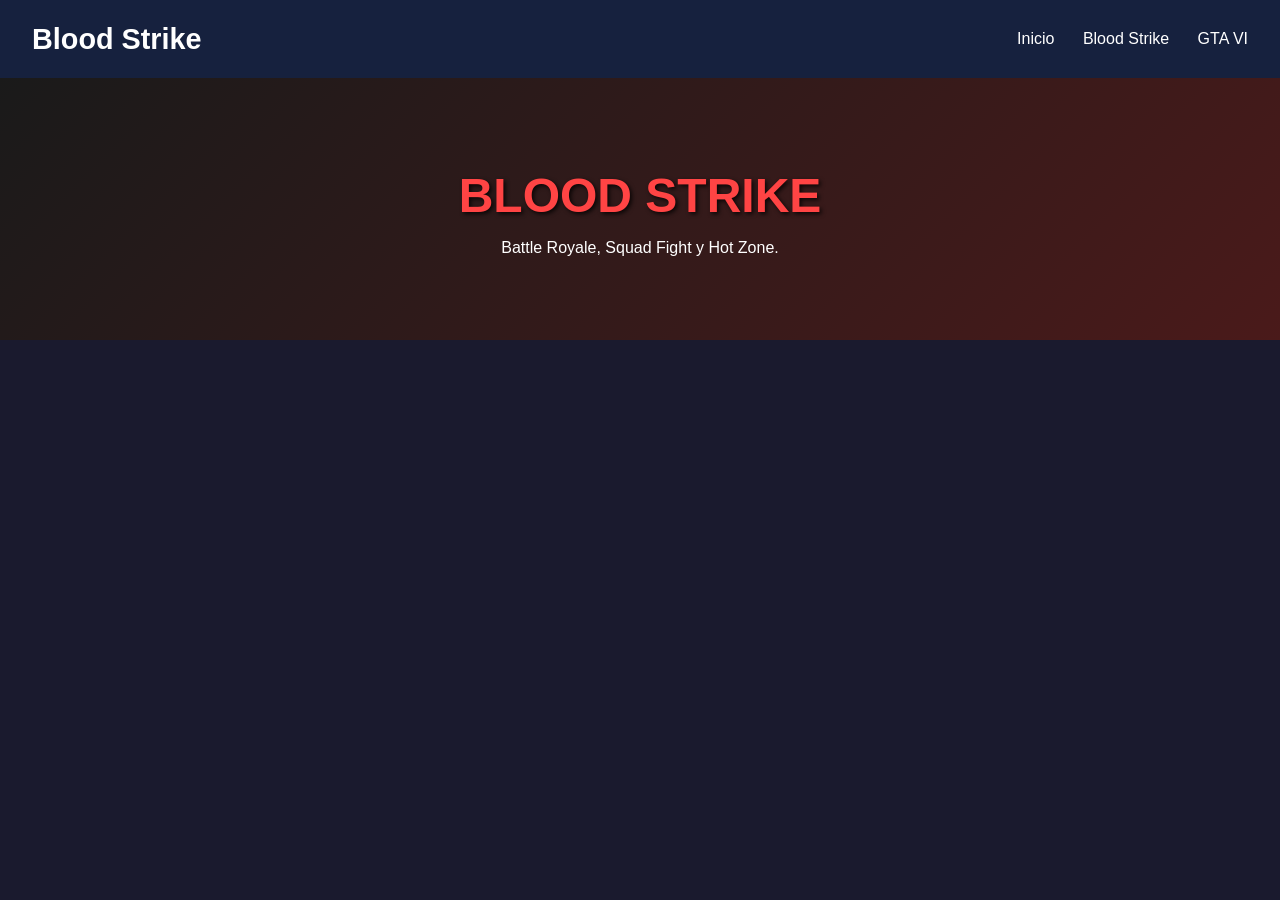
==== pages/bloodstrike.html @ 68c1915c "Estructura inicial de Deyser.Stream" ====
﻿<!DOCTYPE html>
<html lang="es">
<head>
    <meta charset="UTF-8">
    <meta name="viewport" content="width=device-width, initial-scale=1.0">
    <title>Deyser.Stream - Blood Strike</title>
    <link rel="stylesheet" href="../css/style.css">
    <link rel="stylesheet" href="../css/bloodstrike.css">
</head>
<body>
    <header>
        <h1>Blood Strike</h1>
        <nav>
            <a href="../index.html">Inicio</a>
            <a href="bloodstrike.html">Blood Strike</a>
            <a href="gtavi.html">GTA VI</a>
        </nav>
    </header>
    <main>
        <section class="hero-bloodstrike">
            <h2>Blood Strike</h2>
            <p>Battle Royale, Squad Fight y Hot Zone.</p>
        </section>
        <!-- Aquí irá el diseño inspirado en la web de Blood Strike -->
    </main>
    <script src="../js/bloodstrike.js"></script>
</body>
</html>
---- css/style.css ----
﻿/* Estilos globales de Deyser.Stream */
:root {
    --color-primario: #1a1a2e;
    --color-secundario: #16213e;
    --color-acento: #e94560;
    --texto-claro: #ffffff;
}

* { margin: 0; padding: 0; box-sizing: border-box; }

body {
    font-family: 'Segoe UI', Tahoma, Geneva, Verdana, sans-serif;
    background-color: var(--color-primario);
    color: var(--texto-claro);
    line-height: 1.6;
}

header {
    background-color: var(--color-secundario);
    padding: 1rem 2rem;
    display: flex;
    justify-content: space-between;
    align-items: center;
}

header h1 { font-size: 1.8rem; }

nav a {
    color: var(--texto-claro);
    text-decoration: none;
    margin-left: 1.5rem;
    transition: color 0.3s;
}

nav a:hover { color: var(--color-acento); }

.hero { padding: 4rem 2rem; text-align: center; }

/* Los estilos específicos de cada juego irán en sus archivos CSS */
---- css/bloodstrike.css ----
﻿/* Estilos inspirados en Blood Strike (ajustar según el diseño) */
.hero-bloodstrike {
    background: linear-gradient(135deg, #1a1a1a 0%, #4a1a1a 100%);
    padding: 5rem 2rem;
    text-align: center;
}

.hero-bloodstrike h2 {
    font-size: 3rem;
    text-transform: uppercase;
    color: #ff4444;
    text-shadow: 2px 2px 4px rgba(0,0,0,0.8);
}
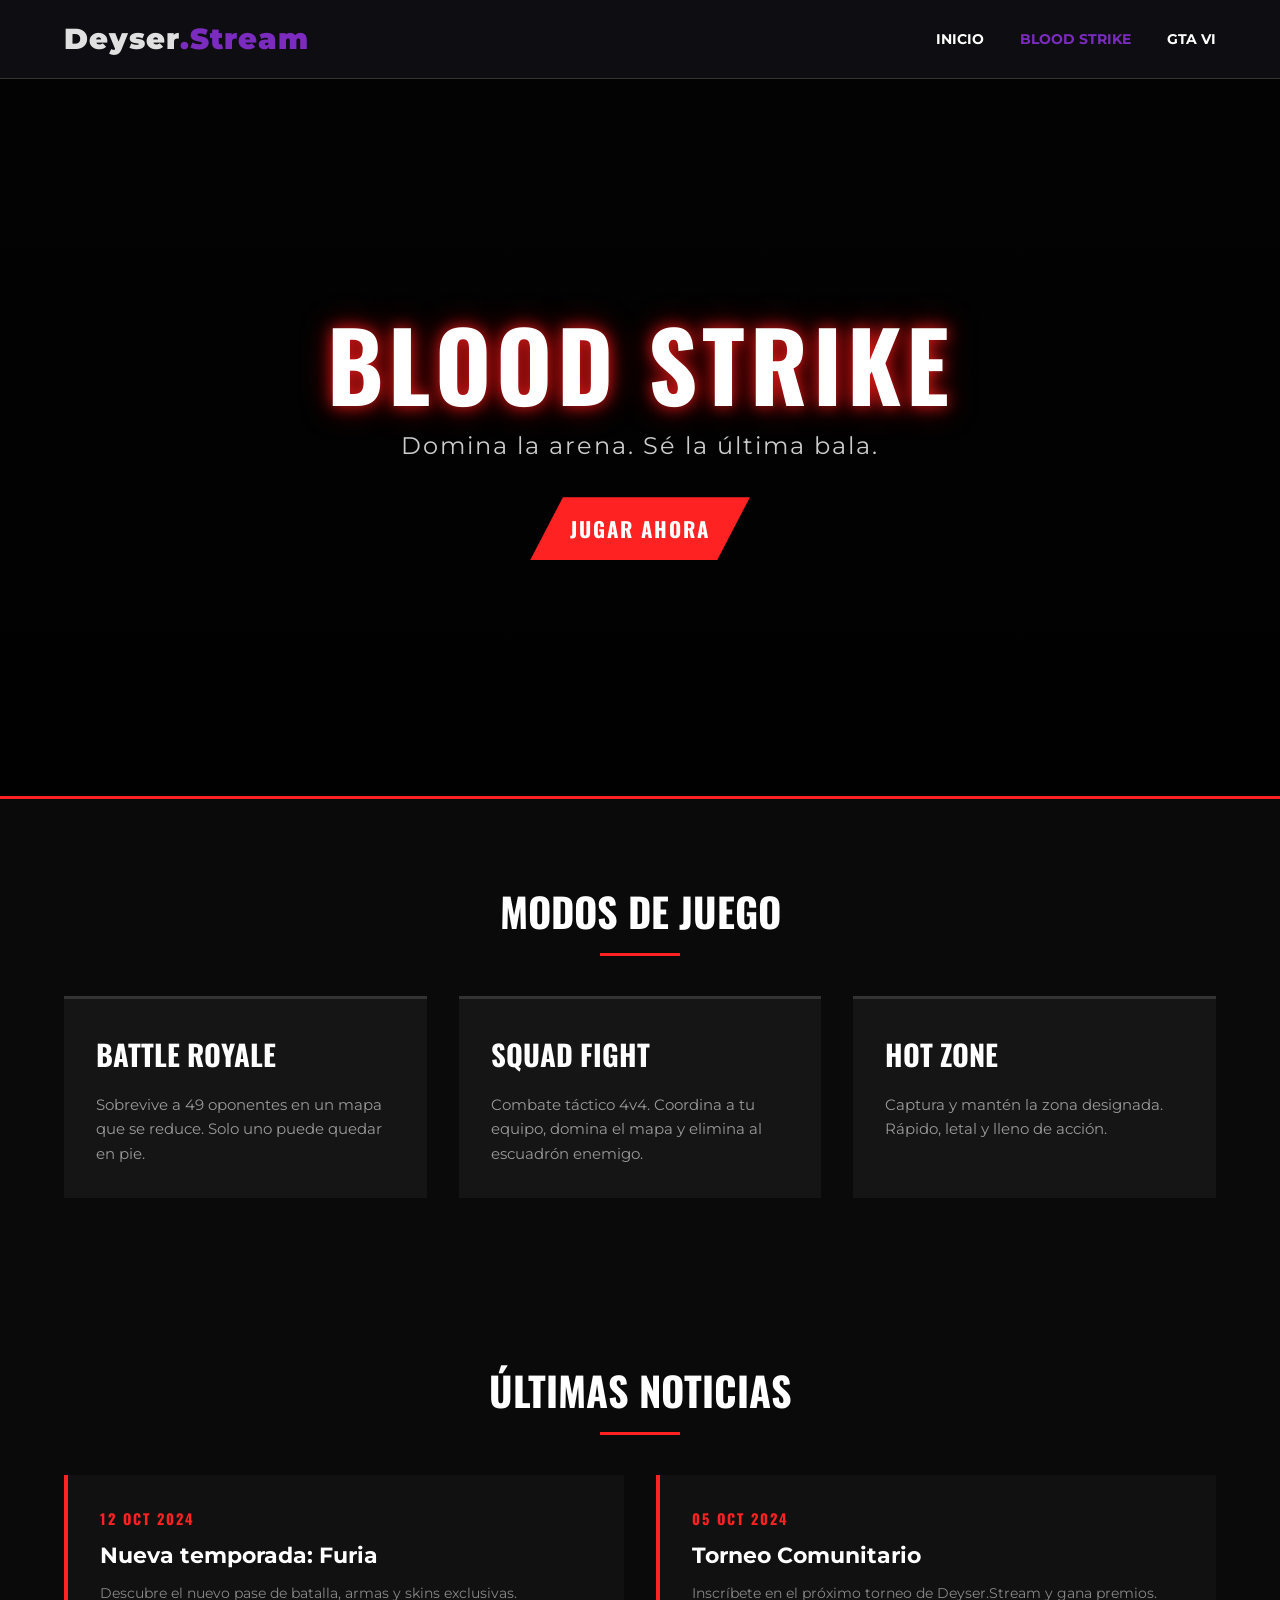
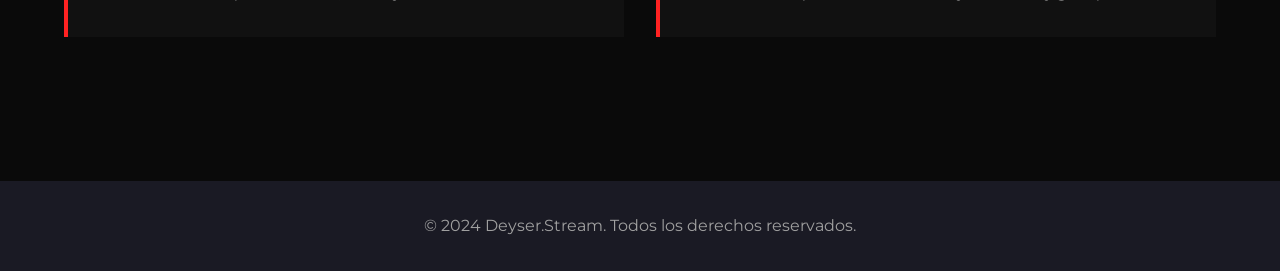
==== commit ceb49f33: "Diseño Blood Strike: Tema oscuro, hero agresivo, modos y noticias" ====
--- a/pages/bloodstrike.html
+++ b/pages/bloodstrike.html
@@ -4,25 +4,74 @@
     <meta charset="UTF-8">
     <meta name="viewport" content="width=device-width, initial-scale=1.0">
     <title>Deyser.Stream - Blood Strike</title>
+    <!-- Fuentes: Montserrat y Oswald (estilo militar/agresivo) -->
+    <link href="https://fonts.googleapis.com/css2?family=Montserrat:wght@400;700&family=Oswald:wght@500;700&display=swap" rel="stylesheet">
     <link rel="stylesheet" href="../css/style.css">
     <link rel="stylesheet" href="../css/bloodstrike.css">
 </head>
-<body>
+<body class="bloodstrike-theme">
+    <!-- Barra de Navegación -->
     <header>
-        <h1>Blood Strike</h1>
+        <div class="logo">
+            <h1>Deyser<span>.Stream</span></h1>
+        </div>
         <nav>
             <a href="../index.html">Inicio</a>
-            <a href="bloodstrike.html">Blood Strike</a>
+            <a href="bloodstrike.html" class="active">Blood Strike</a>
             <a href="gtavi.html">GTA VI</a>
         </nav>
     </header>
+
     <main>
-        <section class="hero-bloodstrike">
-            <h2>Blood Strike</h2>
-            <p>Battle Royale, Squad Fight y Hot Zone.</p>
+        <!-- Hero Blood Strike -->
+        <section class="hero-bs">
+            <h1>BLOOD STRIKE</h1>
+            <p>Domina la arena. Sé la última bala.</p>
+            <a href="#" class="btn-bs">Jugar Ahora</a>
         </section>
-        <!-- Aquí irá el diseño inspirado en la web de Blood Strike -->
+
+        <!-- Modos de Juego -->
+        <section class="modes-section">
+            <h2 class="title-bs">MODOS DE JUEGO</h2>
+            <div class="modes-grid">
+                <div class="mode-card">
+                    <h3>Battle Royale</h3>
+                    <p>Sobrevive a 49 oponentes en un mapa que se reduce. Solo uno puede quedar en pie.</p>
+                </div>
+                <div class="mode-card">
+                    <h3>Squad Fight</h3>
+                    <p>Combate táctico 4v4. Coordina a tu equipo, domina el mapa y elimina al escuadrón enemigo.</p>
+                </div>
+                <div class="mode-card">
+                    <h3>Hot Zone</h3>
+                    <p>Captura y mantén la zona designada. Rápido, letal y lleno de acción.</p>
+                </div>
+            </div>
+        </section>
+
+        <!-- Noticias -->
+        <section class="news-section">
+            <h2 class="title-bs">ÚLTIMAS NOTICIAS</h2>
+            <div class="news-grid">
+                <div class="news-card">
+                    <span class="date">12 OCT 2024</span>
+                    <h3>Nueva temporada: Furia</h3>
+                    <p>Descubre el nuevo pase de batalla, armas y skins exclusivas.</p>
+                </div>
+                <div class="news-card">
+                    <span class="date">05 OCT 2024</span>
+                    <h3>Torneo Comunitario</h3>
+                    <p>Inscríbete en el próximo torneo de Deyser.Stream y gana premios.</p>
+                </div>
+            </div>
+        </section>
     </main>
+
+    <!-- Footer -->
+    <footer>
+        <p>&copy; 2024 Deyser.Stream. Todos los derechos reservados.</p>
+    </footer>
+
     <script src="../js/bloodstrike.js"></script>
 </body>
 </html>
--- a/css/style.css
+++ b/css/style.css
@@ -1,39 +1,256 @@
-﻿/* Estilos globales de Deyser.Stream */
+﻿/* =========================================
+   VARIABLES Y RESET
+   ========================================= */
 :root {
-    --color-primario: #1a1a2e;
-    --color-secundario: #16213e;
-    --color-acento: #e94560;
-    --texto-claro: #ffffff;
-}
-
-* { margin: 0; padding: 0; box-sizing: border-box; }
+    --bg-dark: #0f0f13;
+    --bg-card: #1a1a24;
+    --primary: #7b2cbf;
+    --primary-hover: #9d4edd;
+    --text-main: #ffffff;
+    --text-muted: #a0a0a0;
+    --accent-bloodstrike: #ff3333;
+    --accent-gtavi: #ffcc00;
+}
+
+* { 
+    margin: 0; 
+    padding: 0; 
+    box-sizing: border-box; 
+    font-family: 'Montserrat', sans-serif;
+}
 
 body {
-    font-family: 'Segoe UI', Tahoma, Geneva, Verdana, sans-serif;
-    background-color: var(--color-primario);
-    color: var(--texto-claro);
+    background-color: var(--bg-dark);
+    color: var(--text-main);
     line-height: 1.6;
 }
 
+/* =========================================
+   HEADER (Navegación)
+   ========================================= */
 header {
-    background-color: var(--color-secundario);
-    padding: 1rem 2rem;
+    background-color: rgba(15, 15, 19, 0.95);
+    padding: 1rem 5%;
     display: flex;
     justify-content: space-between;
     align-items: center;
-}
-
-header h1 { font-size: 1.8rem; }
+    position: sticky;
+    top: 0;
+    z-index: 100;
+    border-bottom: 1px solid #333;
+}
+
+.logo h1 {
+    font-size: 1.8rem;
+    font-weight: 900;
+    letter-spacing: 1px;
+}
+
+.logo span {
+    color: var(--primary);
+}
 
 nav a {
-    color: var(--texto-claro);
+    color: var(--text-main);
     text-decoration: none;
-    margin-left: 1.5rem;
+    margin-left: 2rem;
+    font-weight: 700;
+    font-size: 0.9rem;
+    text-transform: uppercase;
     transition: color 0.3s;
 }
 
-nav a:hover { color: var(--color-acento); }
-
-.hero { padding: 4rem 2rem; text-align: center; }
-
-/* Los estilos específicos de cada juego irán en sus archivos CSS */
+nav a:hover, nav a.active {
+    color: var(--primary);
+}
+
+/* =========================================
+   HERO SECTION
+   ========================================= */
+.hero {
+    height: 70vh;
+    display: flex;
+    align-items: center;
+    justify-content: center;
+    text-align: center;
+    background: linear-gradient(rgba(15, 15, 19, 0.8), rgba(15, 15, 19, 0.9)), url('https://images.unsplash.com/photo-1542751371-adc38448a05e?ixlib=rb-4.0.3&auto=format&fit=crop&w=1920&q=80') center/cover;
+    padding: 0 20px;
+}
+
+.hero-content {
+    max-width: 800px;
+}
+
+.hero h2 {
+    font-size: 3.5rem;
+    font-weight: 900;
+    margin-bottom: 1rem;
+    text-transform: uppercase;
+    text-shadow: 0 4px 10px rgba(0,0,0,0.5);
+}
+
+.hero p {
+    font-size: 1.2rem;
+    color: var(--text-muted);
+    margin-bottom: 2rem;
+}
+
+.btn-primary {
+    display: inline-block;
+    background-color: var(--primary);
+    color: white;
+    padding: 1rem 2.5rem;
+    text-decoration: none;
+    font-weight: 700;
+    border-radius: 5px;
+    transition: background 0.3s, transform 0.2s;
+}
+
+.btn-primary:hover {
+    background-color: var(--primary-hover);
+    transform: translateY(-3px);
+}
+
+/* =========================================
+   SECCIONES GENERALES
+   ========================================= */
+section {
+    padding: 5rem 5%;
+}
+
+.section-title {
+    font-size: 2rem;
+    margin-bottom: 2rem;
+    border-left: 5px solid var(--primary);
+    padding-left: 15px;
+}
+
+/* =========================================
+   JUEGOS DESTACADOS (Grid)
+   ========================================= */
+.games-grid {
+    display: grid;
+    grid-template-columns: repeat(auto-fit, minmax(300px, 1fr));
+    gap: 2rem;
+}
+
+.game-card {
+    height: 400px;
+    border-radius: 10px;
+    text-decoration: none;
+    color: white;
+    display: flex;
+    align-items: flex-end;
+    padding: 2rem;
+    position: relative;
+    overflow: hidden;
+    transition: transform 0.3s;
+}
+
+.game-card:hover {
+    transform: scale(1.02);
+}
+
+/* Tarjeta Blood Strike */
+.bloodstrike-card {
+    background: linear-gradient(to top, rgba(0,0,0,0.9), rgba(0,0,0,0.1)), url('https://images.unsplash.com/photo-1538481199705-c710c4e965fc?ixlib=rb-4.0.3&auto=format&fit=crop&w=800&q=80') center/cover;
+    border-bottom: 5px solid var(--accent-bloodstrike);
+}
+
+/* Tarjeta GTA VI */
+.gtavi-card {
+    background: linear-gradient(to top, rgba(0,0,0,0.9), rgba(0,0,0,0.1)), url('https://images.unsplash.com/photo-1511512578047-dfb367046420?ixlib=rb-4.0.3&auto=format&fit=crop&w=800&q=80') center/cover;
+    border-bottom: 5px solid var(--accent-gtavi);
+}
+
+.card-content h3 {
+    font-size: 2rem;
+    margin-bottom: 0.5rem;
+}
+
+.card-content p {
+    color: var(--text-muted);
+    margin-bottom: 1rem;
+}
+
+.play-btn {
+    font-weight: 700;
+    font-size: 0.9rem;
+    color: var(--primary-hover);
+}
+
+/* =========================================
+   STREAMS EN VIVO
+   ========================================= */
+.streams-grid {
+    display: grid;
+    grid-template-columns: repeat(auto-fit, minmax(250px, 1fr));
+    gap: 1.5rem;
+}
+
+.stream-card {
+    background-color: var(--bg-card);
+    border-radius: 8px;
+    overflow: hidden;
+    transition: transform 0.2s;
+    cursor: pointer;
+}
+
+.stream-card:hover {
+    transform: translateY(-5px);
+}
+
+.stream-thumbnail {
+    width: 100%;
+    height: 150px;
+}
+
+.stream-info {
+    padding: 1rem;
+    display: flex;
+    align-items: center;
+    gap: 1rem;
+}
+
+.avatar {
+    width: 40px;
+    height: 40px;
+    border-radius: 50%;
+}
+
+.stream-info h4 {
+    font-size: 1rem;
+    margin-bottom: 0.2rem;
+}
+
+.stream-info p {
+    font-size: 0.8rem;
+    color: var(--text-muted);
+}
+
+/* =========================================
+   FOOTER
+   ========================================= */
+footer {
+    text-align: center;
+    padding: 2rem;
+    background-color: var(--bg-card);
+    color: var(--text-muted);
+    margin-top: 4rem;
+}
+
+/* =========================================
+   RESPONSIVE (Móviles)
+   ========================================= */
+@media (max-width: 768px) {
+    header {
+        flex-direction: column;
+        gap: 1rem;
+    }
+    nav a {
+        margin: 0 0.5rem;
+    }
+    .hero h2 {
+        font-size: 2.2rem;
+    }
+}
--- a/css/bloodstrike.css
+++ b/css/bloodstrike.css
@@ -1,13 +1,190 @@
-﻿/* Estilos inspirados en Blood Strike (ajustar según el diseño) */
-.hero-bloodstrike {
-    background: linear-gradient(135deg, #1a1a1a 0%, #4a1a1a 100%);
-    padding: 5rem 2rem;
-    text-align: center;
+﻿/* =========================================
+   BLOOD STRIKE - ESTILOS ESPECÍFICOS
+   ========================================= */
+
+.bloodstrike-theme {
+    background-color: #0a0a0a;
+    color: #e0e0e0;
 }
 
-.hero-bloodstrike h2 {
-    font-size: 3rem;
+/* Hero Section */
+.hero-bs {
+    height: 80vh;
+    display: flex;
+    flex-direction: column;
+    justify-content: center;
+    align-items: center;
+    text-align: center;
+    /* Fondo oscuro con imagen de soldado/shooter */
+    background: linear-gradient(rgba(0, 0, 0, 0.7), rgba(0, 0, 0, 0.9)), url('https://images.unsplash.com/photo-1552820728-8b83bb6b773f?q=80&w=1920&auto=format&fit=crop') center/cover;
+    border-bottom: 3px solid #ff2222;
+    padding: 0 20px;
+}
+
+.hero-bs h1 {
+    font-family: 'Oswald', sans-serif;
+    font-size: 6rem;
+    font-weight: 700;
+    color: #ffffff;
     text-transform: uppercase;
-    color: #ff4444;
-    text-shadow: 2px 2px 4px rgba(0,0,0,0.8);
+    letter-spacing: 5px;
+    text-shadow: 0 0 15px rgba(255, 34, 34, 0.8), 0 0 30px rgba(255, 0, 0, 0.5);
+    margin-bottom: 1rem;
+    line-height: 1;
 }
+
+.hero-bs p {
+    font-size: 1.5rem;
+    color: #cccccc;
+    margin-bottom: 2rem;
+    letter-spacing: 2px;
+}
+
+/* Botón estilo militar/angular */
+.btn-bs {
+    background-color: #ff2222;
+    color: white;
+    padding: 15px 40px;
+    text-decoration: none;
+    font-family: 'Oswald', sans-serif;
+    font-size: 1.3rem;
+    text-transform: uppercase;
+    font-weight: bold;
+    letter-spacing: 2px;
+    transition: all 0.3s;
+    /* Corte diagonal */
+    clip-path: polygon(15% 0, 100% 0, 85% 100%, 0% 100%);
+}
+
+.btn-bs:hover {
+    background-color: #cc0000;
+    transform: scale(1.05);
+    box-shadow: 0 0 20px rgba(255, 34, 34, 0.6);
+}
+
+/* Títulos de Sección */
+.title-bs {
+    font-family: 'Oswald', sans-serif;
+    font-size: 2.5rem;
+    text-transform: uppercase;
+    color: #ffffff;
+    margin-bottom: 2.5rem;
+    text-align: center;
+    position: relative;
+}
+
+.title-bs::after {
+    content: '';
+    display: block;
+    width: 80px;
+    height: 3px;
+    background-color: #ff2222;
+    margin: 10px auto 0;
+}
+
+/* Secciones generales */
+.modes-section, .news-section {
+    padding: 5rem 5%;
+}
+
+/* Modos de Juego (Grid) */
+.modes-grid {
+    display: grid;
+    grid-template-columns: repeat(auto-fit, minmax(300px, 1fr));
+    gap: 2rem;
+}
+
+.mode-card {
+    background: #151515;
+    padding: 2rem;
+    border-top: 3px solid #333;
+    transition: all 0.3s;
+    position: relative;
+    overflow: hidden;
+}
+
+.mode-card::before {
+    content: '';
+    position: absolute;
+    top: 0;
+    left: 0;
+    width: 0;
+    height: 100%;
+    background: rgba(255, 34, 34, 0.05);
+    transition: width 0.3s;
+}
+
+.mode-card:hover {
+    border-top-color: #ff2222;
+    transform: translateY(-5px);
+}
+
+.mode-card:hover::before {
+    width: 100%;
+}
+
+.mode-card h3 {
+    font-family: 'Oswald', sans-serif;
+    font-size: 1.8rem;
+    color: #ffffff;
+    margin-bottom: 1rem;
+    text-transform: uppercase;
+    position: relative;
+    z-index: 1;
+}
+
+.mode-card p {
+    color: #999999;
+    font-size: 0.95rem;
+    position: relative;
+    z-index: 1;
+}
+
+/* Noticias (Grid) */
+.news-grid {
+    display: grid;
+    grid-template-columns: repeat(auto-fit, minmax(300px, 1fr));
+    gap: 2rem;
+}
+
+.news-card {
+    background: #111111;
+    padding: 2rem;
+    border-left: 4px solid #ff2222;
+    transition: background 0.3s;
+}
+
+.news-card:hover {
+    background: #1a1a1a;
+}
+
+.news-card .date {
+    font-family: 'Oswald', sans-serif;
+    color: #ff2222;
+    font-size: 0.9rem;
+    font-weight: 700;
+    letter-spacing: 2px;
+    margin-bottom: 0.5rem;
+    display: block;
+}
+
+.news-card h3 {
+    font-size: 1.4rem;
+    color: #ffffff;
+    margin-bottom: 0.5rem;
+}
+
+.news-card p {
+    color: #888888;
+    font-size: 0.9rem;
+}
+
+/* Ajustes Responsive */
+@media (max-width: 768px) {
+    .hero-bs h1 {
+        font-size: 4rem;
+    }
+    .hero-bs p {
+        font-size: 1.1rem;
+    }
+}
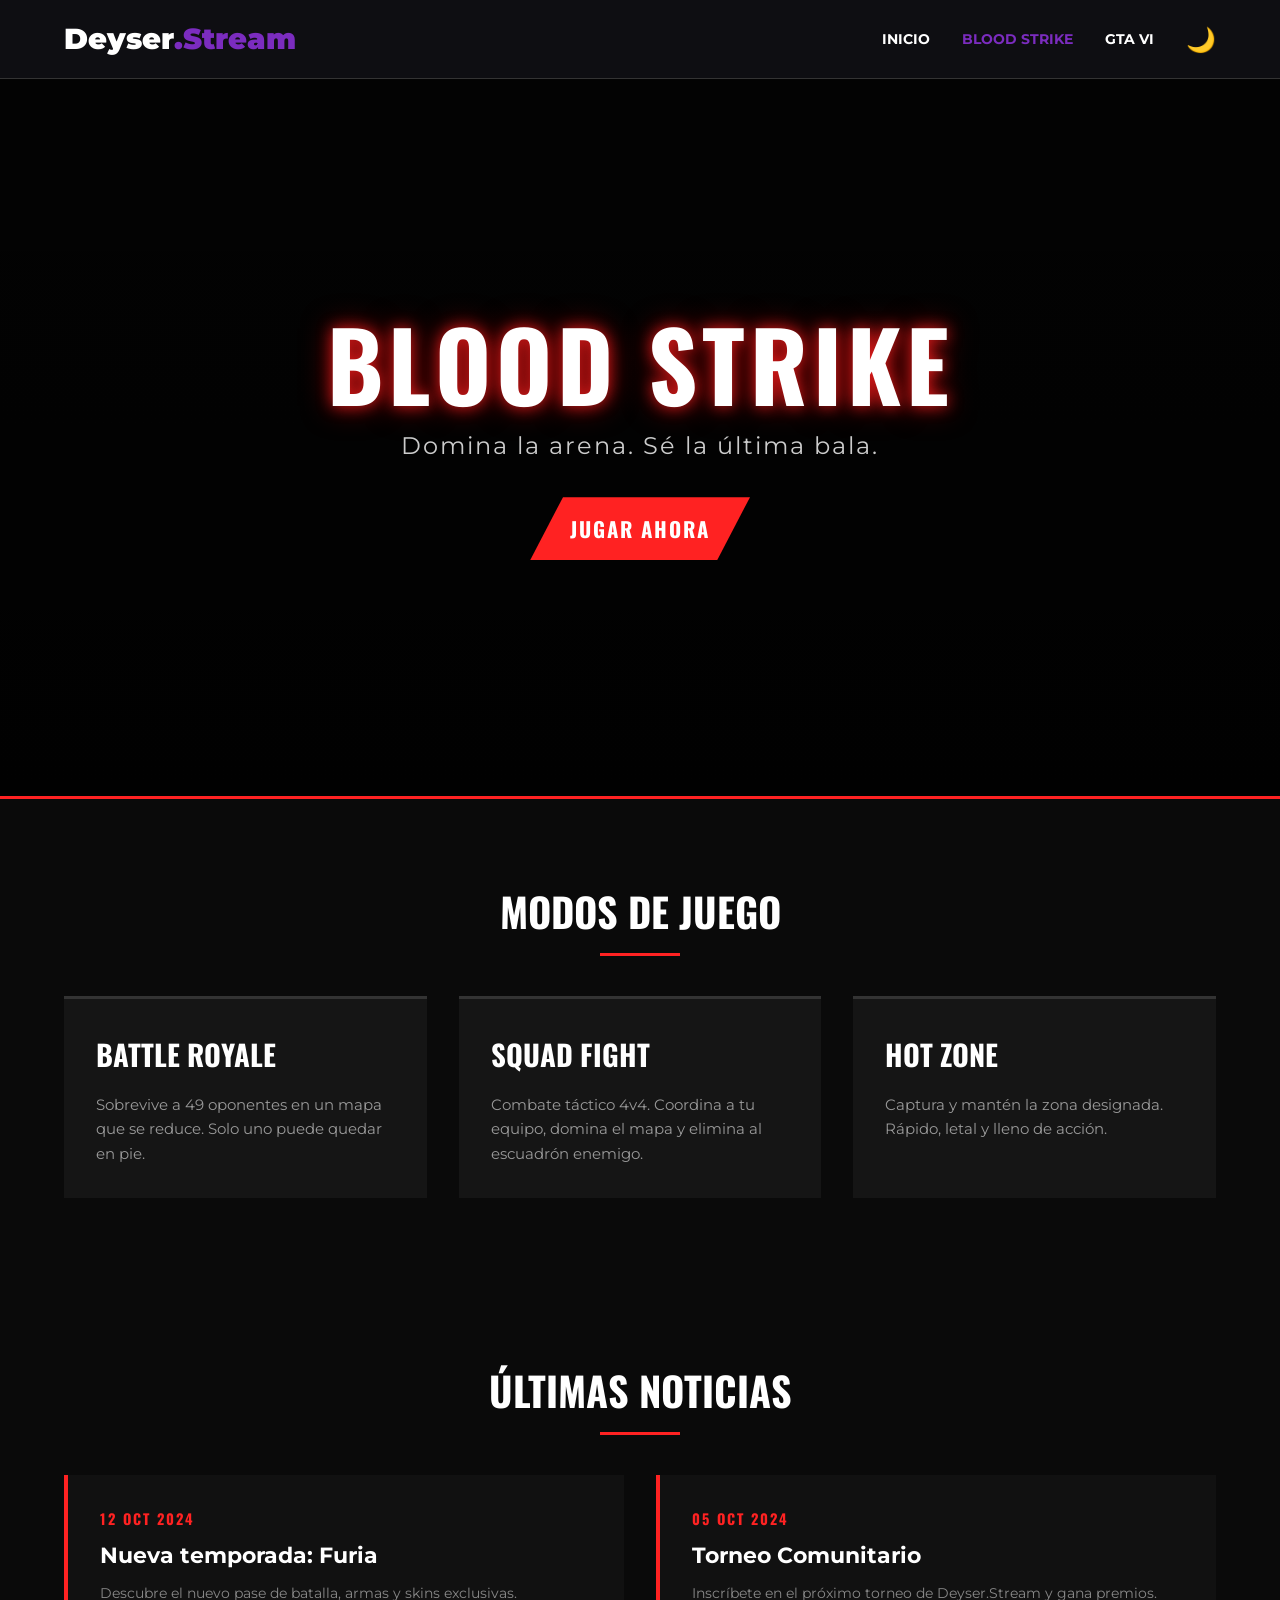
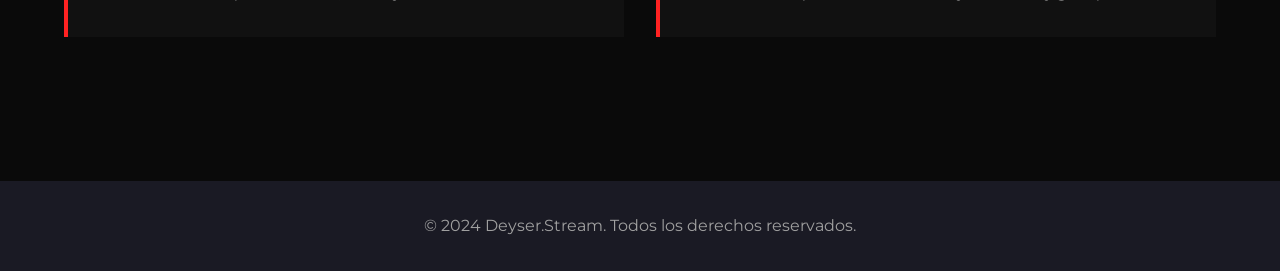
==== commit 4133177c: "Feat: SEO, Favicon, 4 juegos, Modo Claro/Oscuro y pulido visual" ====
--- a/pages/bloodstrike.html
+++ b/pages/bloodstrike.html
@@ -4,6 +4,8 @@
     <meta charset="UTF-8">
     <meta name="viewport" content="width=device-width, initial-scale=1.0">
     <title>Deyser.Stream - Blood Strike</title>
+    <meta name="description" content="Explora la sección de Blood Strike en Deyser.Stream.">
+    <link rel="icon" href="data:image/svg+xml,<svg xmlns=%22http://www.w3.org/2000/svg%22 viewBox=%220 0 100 100%22><text y=%22.9em%22 font-size=%2290%22>🎮</text></svg>">
     <!-- Fuentes: Montserrat y Oswald (estilo militar/agresivo) -->
     <link href="https://fonts.googleapis.com/css2?family=Montserrat:wght@400;700&family=Oswald:wght@500;700&display=swap" rel="stylesheet">
     <link rel="stylesheet" href="../css/style.css">
@@ -19,6 +21,7 @@
             <a href="../index.html">Inicio</a>
             <a href="bloodstrike.html" class="active">Blood Strike</a>
             <a href="gtavi.html">GTA VI</a>
+            <button id="theme-toggle" class="theme-btn" aria-label="Cambiar tema">🌙</button>
         </nav>
     </header>
 
@@ -72,6 +75,7 @@
         <p>&copy; 2024 Deyser.Stream. Todos los derechos reservados.</p>
     </footer>
 
-    <script src="../js/bloodstrike.js"></script>
+    <script src="../js/main.js"></script><script src="../js/bloodstrike.js"></script>
 </body>
 </html>
+
--- a/css/style.css
+++ b/css/style.css
@@ -1,5 +1,5 @@
 ﻿/* =========================================
-   VARIABLES Y RESET
+   VARIABLES GLOBALES Y RESET
    ========================================= */
 :root {
     --bg-dark: #0f0f13;
@@ -8,8 +8,16 @@
     --primary-hover: #9d4edd;
     --text-main: #ffffff;
     --text-muted: #a0a0a0;
-    --accent-bloodstrike: #ff3333;
-    --accent-gtavi: #ffcc00;
+    --border-color: #333333;
+}
+
+/* MODO CLARO */
+body.light-mode {
+    --bg-dark: #f4f4f9;
+    --bg-card: #ffffff;
+    --text-main: #121212;
+    --text-muted: #555555;
+    --border-color: #dddddd;
 }
 
 * { 
@@ -17,6 +25,11 @@
     padding: 0; 
     box-sizing: border-box; 
     font-family: 'Montserrat', sans-serif;
+    transition: background-color 0.3s, color 0.3s, border-color 0.3s;
+}
+
+html {
+    scroll-behavior: smooth;
 }
 
 body {
@@ -25,8 +38,14 @@
     line-height: 1.6;
 }
 
+/* Scrollbar Personalizada */
+::-webkit-scrollbar { width: 10px; }
+::-webkit-scrollbar-track { background: var(--bg-dark); }
+::-webkit-scrollbar-thumb { background: var(--primary); border-radius: 5px; }
+::-webkit-scrollbar-thumb:hover { background: var(--primary-hover); }
+
 /* =========================================
-   HEADER (Navegación)
+   HEADER
    ========================================= */
 header {
     background-color: rgba(15, 15, 19, 0.95);
@@ -37,19 +56,14 @@
     position: sticky;
     top: 0;
     z-index: 100;
-    border-bottom: 1px solid #333;
+    border-bottom: 1px solid var(--border-color);
 }
+body.light-mode header { background-color: rgba(244, 244, 249, 0.95); }
 
-.logo h1 {
-    font-size: 1.8rem;
-    font-weight: 900;
-    letter-spacing: 1px;
-}
+.logo h1 { font-size: 1.8rem; font-weight: 900; color: var(--text-main); }
+.logo span { color: var(--primary); }
 
-.logo span {
-    color: var(--primary);
-}
-
+nav { display: flex; align-items: center; }
 nav a {
     color: var(--text-main);
     text-decoration: none;
@@ -59,10 +73,18 @@
     text-transform: uppercase;
     transition: color 0.3s;
 }
+nav a:hover, nav a.active { color: var(--primary); }
 
-nav a:hover, nav a.active {
-    color: var(--primary);
+/* Botón Modo Claro/Oscuro */
+.theme-btn {
+    background: none;
+    border: none;
+    font-size: 1.5rem;
+    cursor: pointer;
+    margin-left: 2rem;
+    transition: transform 0.3s;
 }
+.theme-btn:hover { transform: scale(1.2) rotate(15deg); }
 
 /* =========================================
    HERO SECTION
@@ -76,181 +98,62 @@
     background: linear-gradient(rgba(15, 15, 19, 0.8), rgba(15, 15, 19, 0.9)), url('https://images.unsplash.com/photo-1542751371-adc38448a05e?ixlib=rb-4.0.3&auto=format&fit=crop&w=1920&q=80') center/cover;
     padding: 0 20px;
 }
-
-.hero-content {
-    max-width: 800px;
-}
-
-.hero h2 {
-    font-size: 3.5rem;
-    font-weight: 900;
-    margin-bottom: 1rem;
-    text-transform: uppercase;
-    text-shadow: 0 4px 10px rgba(0,0,0,0.5);
-}
-
-.hero p {
-    font-size: 1.2rem;
-    color: var(--text-muted);
-    margin-bottom: 2rem;
-}
+.hero h2 { font-size: 3.5rem; font-weight: 900; margin-bottom: 1rem; text-transform: uppercase; color: #fff; }
+.hero p { font-size: 1.2rem; color: #ccc; margin-bottom: 2rem; }
 
 .btn-primary {
-    display: inline-block;
-    background-color: var(--primary);
-    color: white;
-    padding: 1rem 2.5rem;
-    text-decoration: none;
-    font-weight: 700;
-    border-radius: 5px;
-    transition: background 0.3s, transform 0.2s;
+    display: inline-block; background-color: var(--primary); color: white;
+    padding: 1rem 2.5rem; text-decoration: none; font-weight: 700;
+    border-radius: 5px; transition: background 0.3s, transform 0.2s;
 }
-
-.btn-primary:hover {
-    background-color: var(--primary-hover);
-    transform: translateY(-3px);
-}
+.btn-primary:hover { background-color: var(--primary-hover); transform: translateY(-3px); }
 
 /* =========================================
-   SECCIONES GENERALES
+   SECCIONES Y GRIDS
    ========================================= */
-section {
-    padding: 5rem 5%;
+section { padding: 5rem 5%; }
+.section-title { font-size: 2rem; margin-bottom: 2rem; border-left: 5px solid var(--primary); padding-left: 15px; }
+
+/* Juegos (Ahora 4 tarjetas) */
+.games-grid { display: grid; grid-template-columns: repeat(auto-fit, minmax(250px, 1fr)); gap: 1.5rem; }
+.game-card {
+    height: 350px; border-radius: 10px; text-decoration: none; color: white;
+    display: flex; align-items: flex-end; padding: 1.5rem;
+    position: relative; overflow: hidden; transition: transform 0.3s;
 }
+.game-card:hover { transform: scale(1.03); }
+.game-card::after {
+    content: ''; position: absolute; inset: 0;
+    background: linear-gradient(to top, rgba(0,0,0,0.9), rgba(0,0,0,0.1));
+    z-index: 1;
+}
+.card-content { position: relative; z-index: 2; }
+.card-content h3 { font-size: 1.5rem; margin-bottom: 0.5rem; text-shadow: 0 2px 5px rgba(0,0,0,0.8); }
+.card-content p { color: #ddd; margin-bottom: 1rem; font-size: 0.9rem; text-shadow: 0 2px 5px rgba(0,0,0,0.8); }
+.play-btn { font-weight: 700; font-size: 0.9rem; color: var(--primary-hover); }
 
-.section-title {
-    font-size: 2rem;
-    margin-bottom: 2rem;
-    border-left: 5px solid var(--primary);
-    padding-left: 15px;
+/* Fondos de las tarjetas */
+.bloodstrike-card { background: url('https://images.unsplash.com/photo-1538481199705-c710c4e965fc?auto=format&fit=crop&w=600&q=80') center/cover; }
+.gtavi-card { background: url('https://images.unsplash.com/photo-1511512578047-dfb367046420?auto=format&fit=crop&w=600&q=80') center/cover; }
+.cyberpunk-card { background: url('https://images.unsplash.com/photo-1605559911160-a3d95d213904?auto=format&fit=crop&w=600&q=80') center/cover; }
+.valorant-card { background: url('https://images.unsplash.com/photo-1542751371-adc38448a05e?auto=format&fit=crop&w=600&q=80') center/cover; }
+
+/* Streams */
+.streams-grid { display: grid; grid-template-columns: repeat(auto-fit, minmax(250px, 1fr)); gap: 1.5rem; }
+.stream-card { background-color: var(--bg-card); border-radius: 8px; overflow: hidden; transition: transform 0.2s; cursor: pointer; }
+.stream-card:hover { transform: translateY(-5px); }
+.stream-thumbnail { width: 100%; height: 150px; }
+.stream-info { padding: 1rem; display: flex; align-items: center; gap: 1rem; }
+.avatar { width: 40px; height: 40px; border-radius: 50%; }
+.stream-info h4 { font-size: 1rem; color: var(--text-main); }
+.stream-info p { font-size: 0.8rem; color: var(--text-muted); }
+
+/* Footer */
+footer { text-align: center; padding: 2rem; background-color: var(--bg-card); color: var(--text-muted); margin-top: 4rem; }
+
+@media (max-width: 768px) {
+    header { flex-direction: column; gap: 1rem; }
+    nav a { margin: 0 0.5rem; font-size: 0.8rem; }
+    .theme-btn { margin-left: 0.5rem; }
+    .hero h2 { font-size: 2.2rem; }
 }
-
-/* =========================================
-   JUEGOS DESTACADOS (Grid)
-   ========================================= */
-.games-grid {
-    display: grid;
-    grid-template-columns: repeat(auto-fit, minmax(300px, 1fr));
-    gap: 2rem;
-}
-
-.game-card {
-    height: 400px;
-    border-radius: 10px;
-    text-decoration: none;
-    color: white;
-    display: flex;
-    align-items: flex-end;
-    padding: 2rem;
-    position: relative;
-    overflow: hidden;
-    transition: transform 0.3s;
-}
-
-.game-card:hover {
-    transform: scale(1.02);
-}
-
-/* Tarjeta Blood Strike */
-.bloodstrike-card {
-    background: linear-gradient(to top, rgba(0,0,0,0.9), rgba(0,0,0,0.1)), url('https://images.unsplash.com/photo-1538481199705-c710c4e965fc?ixlib=rb-4.0.3&auto=format&fit=crop&w=800&q=80') center/cover;
-    border-bottom: 5px solid var(--accent-bloodstrike);
-}
-
-/* Tarjeta GTA VI */
-.gtavi-card {
-    background: linear-gradient(to top, rgba(0,0,0,0.9), rgba(0,0,0,0.1)), url('https://images.unsplash.com/photo-1511512578047-dfb367046420?ixlib=rb-4.0.3&auto=format&fit=crop&w=800&q=80') center/cover;
-    border-bottom: 5px solid var(--accent-gtavi);
-}
-
-.card-content h3 {
-    font-size: 2rem;
-    margin-bottom: 0.5rem;
-}
-
-.card-content p {
-    color: var(--text-muted);
-    margin-bottom: 1rem;
-}
-
-.play-btn {
-    font-weight: 700;
-    font-size: 0.9rem;
-    color: var(--primary-hover);
-}
-
-/* =========================================
-   STREAMS EN VIVO
-   ========================================= */
-.streams-grid {
-    display: grid;
-    grid-template-columns: repeat(auto-fit, minmax(250px, 1fr));
-    gap: 1.5rem;
-}
-
-.stream-card {
-    background-color: var(--bg-card);
-    border-radius: 8px;
-    overflow: hidden;
-    transition: transform 0.2s;
-    cursor: pointer;
-}
-
-.stream-card:hover {
-    transform: translateY(-5px);
-}
-
-.stream-thumbnail {
-    width: 100%;
-    height: 150px;
-}
-
-.stream-info {
-    padding: 1rem;
-    display: flex;
-    align-items: center;
-    gap: 1rem;
-}
-
-.avatar {
-    width: 40px;
-    height: 40px;
-    border-radius: 50%;
-}
-
-.stream-info h4 {
-    font-size: 1rem;
-    margin-bottom: 0.2rem;
-}
-
-.stream-info p {
-    font-size: 0.8rem;
-    color: var(--text-muted);
-}
-
-/* =========================================
-   FOOTER
-   ========================================= */
-footer {
-    text-align: center;
-    padding: 2rem;
-    background-color: var(--bg-card);
-    color: var(--text-muted);
-    margin-top: 4rem;
-}
-
-/* =========================================
-   RESPONSIVE (Móviles)
-   ========================================= */
-@media (max-width: 768px) {
-    header {
-        flex-direction: column;
-        gap: 1rem;
-    }
-    nav a {
-        margin: 0 0.5rem;
-    }
-    .hero h2 {
-        font-size: 2.2rem;
-    }
-}
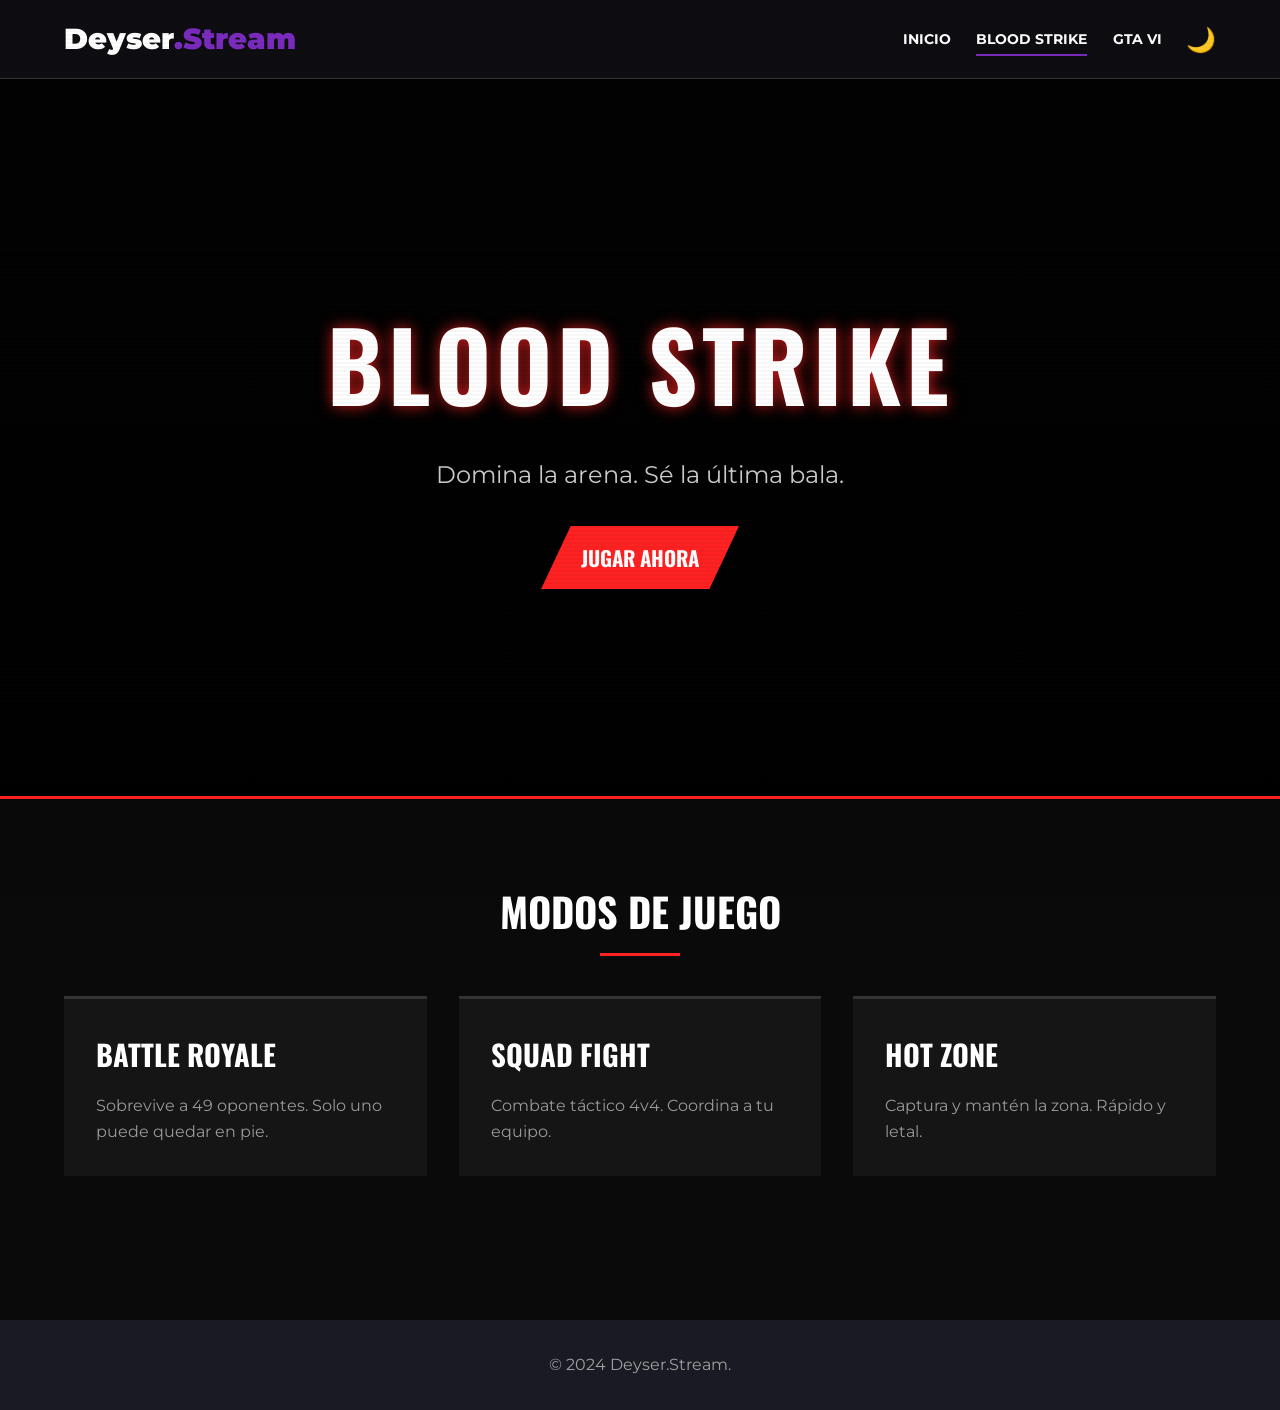
==== commit 5739cb76: "Feat: Responsive total, Menú Móvil, Transiciones SPA, Sonido y Parallax" ====
--- a/pages/bloodstrike.html
+++ b/pages/bloodstrike.html
@@ -4,78 +4,41 @@
     <meta charset="UTF-8">
     <meta name="viewport" content="width=device-width, initial-scale=1.0">
     <title>Deyser.Stream - Blood Strike</title>
-    <meta name="description" content="Explora la sección de Blood Strike en Deyser.Stream.">
-    <link rel="icon" href="data:image/svg+xml,<svg xmlns=%22http://www.w3.org/2000/svg%22 viewBox=%220 0 100 100%22><text y=%22.9em%22 font-size=%2290%22>🎮</text></svg>">
-    <!-- Fuentes: Montserrat y Oswald (estilo militar/agresivo) -->
     <link href="https://fonts.googleapis.com/css2?family=Montserrat:wght@400;700&family=Oswald:wght@500;700&display=swap" rel="stylesheet">
     <link rel="stylesheet" href="../css/style.css">
     <link rel="stylesheet" href="../css/bloodstrike.css">
 </head>
-<body class="bloodstrike-theme">
-    <!-- Barra de Navegación -->
-    <header>
+<body class="bloodstrike-theme">    <header>
         <div class="logo">
-            <h1>Deyser<span>.Stream</span></h1>
+            <h1><a href="../index.html" style="color: inherit; text-decoration: none;">Deyser<span>.Stream</span></a></h1>
         </div>
-        <nav>
-            <a href="../index.html">Inicio</a>
-            <a href="bloodstrike.html" class="active">Blood Strike</a>
-            <a href="gtavi.html">GTA VI</a>
-            <button id="theme-toggle" class="theme-btn" aria-label="Cambiar tema">🌙</button>
+        <nav class="nav-container">
+            <div class="nav-links">
+                <a href="../index.html" class="">Inicio</a>
+                <a href="../pages/bloodstrike.html" class="active">Blood Strike</a>
+                <a href="../pages/gtavi.html" class="">GTA VI</a>
+                <button id="theme-toggle" class="theme-btn" aria-label="Cambiar tema">🌙</button>
+            </div>
+            <button class="hamburger" aria-label="Menú">
+                <span></span><span></span><span></span>
+            </button>
         </nav>
-    </header>
-
-    <main>
-        <!-- Hero Blood Strike -->
+    </header>    <main>
         <section class="hero-bs">
             <h1>BLOOD STRIKE</h1>
             <p>Domina la arena. Sé la última bala.</p>
             <a href="#" class="btn-bs">Jugar Ahora</a>
         </section>
-
-        <!-- Modos de Juego -->
         <section class="modes-section">
             <h2 class="title-bs">MODOS DE JUEGO</h2>
             <div class="modes-grid">
-                <div class="mode-card">
-                    <h3>Battle Royale</h3>
-                    <p>Sobrevive a 49 oponentes en un mapa que se reduce. Solo uno puede quedar en pie.</p>
-                </div>
-                <div class="mode-card">
-                    <h3>Squad Fight</h3>
-                    <p>Combate táctico 4v4. Coordina a tu equipo, domina el mapa y elimina al escuadrón enemigo.</p>
-                </div>
-                <div class="mode-card">
-                    <h3>Hot Zone</h3>
-                    <p>Captura y mantén la zona designada. Rápido, letal y lleno de acción.</p>
-                </div>
-            </div>
-        </section>
-
-        <!-- Noticias -->
-        <section class="news-section">
-            <h2 class="title-bs">ÚLTIMAS NOTICIAS</h2>
-            <div class="news-grid">
-                <div class="news-card">
-                    <span class="date">12 OCT 2024</span>
-                    <h3>Nueva temporada: Furia</h3>
-                    <p>Descubre el nuevo pase de batalla, armas y skins exclusivas.</p>
-                </div>
-                <div class="news-card">
-                    <span class="date">05 OCT 2024</span>
-                    <h3>Torneo Comunitario</h3>
-                    <p>Inscríbete en el próximo torneo de Deyser.Stream y gana premios.</p>
-                </div>
+                <div class="mode-card"><h3>Battle Royale</h3><p>Sobrevive a 49 oponentes. Solo uno puede quedar en pie.</p></div>
+                <div class="mode-card"><h3>Squad Fight</h3><p>Combate táctico 4v4. Coordina a tu equipo.</p></div>
+                <div class="mode-card"><h3>Hot Zone</h3><p>Captura y mantén la zona. Rápido y letal.</p></div>
             </div>
         </section>
     </main>
-
-    <!-- Footer -->
-    <footer>
-        <p>&copy; 2024 Deyser.Stream. Todos los derechos reservados.</p>
-    </footer>
-
-    <script src="../js/main.js"></script><script src="../js/bloodstrike.js"></script>
+    <footer><p>&copy; 2024 Deyser.Stream.</p></footer>
+    <script src="../js/main.js"></script>
 </body>
 </html>
-
--- a/css/style.css
+++ b/css/style.css
@@ -11,7 +11,6 @@
     --border-color: #333333;
 }
 
-/* MODO CLARO */
 body.light-mode {
     --bg-dark: #f4f4f9;
     --bg-card: #ffffff;
@@ -25,27 +24,48 @@
     padding: 0; 
     box-sizing: border-box; 
     font-family: 'Montserrat', sans-serif;
-    transition: background-color 0.3s, color 0.3s, border-color 0.3s;
-}
-
-html {
-    scroll-behavior: smooth;
-}
+    transition: background-color 0.3s, color 0.3s;
+}
+
+html { scroll-behavior: smooth; }
 
 body {
     background-color: var(--bg-dark);
     color: var(--text-main);
     line-height: 1.6;
-}
-
-/* Scrollbar Personalizada */
-::-webkit-scrollbar { width: 10px; }
+    overflow-x: hidden;
+}
+
+/* EFECTO CRT (Líneas de escaneo sutiles) */
+body::after {
+    content: " ";
+    display: block;
+    position: fixed;
+    top: 0;
+    left: 0;
+    bottom: 0;
+    right: 0;
+    background: linear-gradient(rgba(18, 16, 16, 0) 50%, rgba(0, 0, 0, 0.1) 50%);
+    background-size: 100% 4px;
+    z-index: 9999;
+    pointer-events: none;
+    opacity: 0.3;
+}
+
+/* TRANSICIONES DE PÁGINA (Efecto Videojuego) */
+@view-transition { navigation: auto; }
+::view-transition-old(root) { animation: fade-out 0.4s ease-in-out; }
+::view-transition-new(root) { animation: fade-in 0.4s ease-in-out; }
+@keyframes fade-out { from { opacity: 1; transform: scale(1); } to { opacity: 0; transform: scale(0.98); } }
+@keyframes fade-in { from { opacity: 0; transform: scale(1.02); } to { opacity: 1; transform: scale(1); } }
+
+/* Scrollbar */
+::-webkit-scrollbar { width: 8px; }
 ::-webkit-scrollbar-track { background: var(--bg-dark); }
-::-webkit-scrollbar-thumb { background: var(--primary); border-radius: 5px; }
-::-webkit-scrollbar-thumb:hover { background: var(--primary-hover); }
-
-/* =========================================
-   HEADER
+::-webkit-scrollbar-thumb { background: var(--primary); border-radius: 4px; }
+
+/* =========================================
+   HEADER Y NAVEGACIÓN
    ========================================= */
 header {
     background-color: rgba(15, 15, 19, 0.95);
@@ -55,105 +75,140 @@
     align-items: center;
     position: sticky;
     top: 0;
-    z-index: 100;
+    z-index: 1000;
     border-bottom: 1px solid var(--border-color);
+    backdrop-filter: blur(10px);
 }
 body.light-mode header { background-color: rgba(244, 244, 249, 0.95); }
 
-.logo h1 { font-size: 1.8rem; font-weight: 900; color: var(--text-main); }
+.logo h1 { font-size: clamp(1.5rem, 4vw, 1.8rem); font-weight: 900; color: var(--text-main); }
 .logo span { color: var(--primary); }
 
-nav { display: flex; align-items: center; }
-nav a {
+.nav-container { display: flex; align-items: center; }
+.nav-links { display: flex; align-items: center; }
+.nav-links a {
     color: var(--text-main);
     text-decoration: none;
-    margin-left: 2rem;
+    margin-left: clamp(1rem, 2vw, 2rem);
     font-weight: 700;
     font-size: 0.9rem;
     text-transform: uppercase;
-    transition: color 0.3s;
-}
-nav a:hover, nav a.active { color: var(--primary); }
-
-/* Botón Modo Claro/Oscuro */
+    transition: color 0.3s, transform 0.2s;
+    position: relative;
+}
+.nav-links a::after {
+    content: ''; position: absolute; width: 0; height: 2px; bottom: -5px; left: 0;
+    background-color: var(--primary); transition: width 0.3s;
+}
+.nav-links a:hover::after, .nav-links a.active::after { width: 100%; }
+.nav-links a:hover { color: var(--primary); }
+
 .theme-btn {
-    background: none;
-    border: none;
-    font-size: 1.5rem;
-    cursor: pointer;
-    margin-left: 2rem;
-    transition: transform 0.3s;
+    background: none; border: none; font-size: 1.5rem; cursor: pointer;
+    margin-left: 1.5rem; transition: transform 0.3s;
 }
 .theme-btn:hover { transform: scale(1.2) rotate(15deg); }
 
-/* =========================================
-   HERO SECTION
+/* Botón Hamburguesa (Oculto en PC) */
+.hamburger {
+    display: none; background: none; border: none; cursor: pointer;
+    flex-direction: column; gap: 5px; z-index: 1001;
+}
+.hamburger span {
+    display: block; width: 25px; height: 3px; background-color: var(--text-main);
+    transition: all 0.3s ease;
+}
+
+/* =========================================
+   HERO Y SECCIONES
    ========================================= */
 .hero {
-    height: 70vh;
+    min-height: 80svh;
     display: flex;
     align-items: center;
     justify-content: center;
     text-align: center;
-    background: linear-gradient(rgba(15, 15, 19, 0.8), rgba(15, 15, 19, 0.9)), url('https://images.unsplash.com/photo-1542751371-adc38448a05e?ixlib=rb-4.0.3&auto=format&fit=crop&w=1920&q=80') center/cover;
+    background-size: cover;
+    background-position: center;
     padding: 0 20px;
-}
-.hero h2 { font-size: 3.5rem; font-weight: 900; margin-bottom: 1rem; text-transform: uppercase; color: #fff; }
-.hero p { font-size: 1.2rem; color: #ccc; margin-bottom: 2rem; }
+    position: relative;
+}
+
+.hero-content { position: relative; z-index: 2; }
+.hero h2 { font-size: clamp(2rem, 6vw, 3.5rem); font-weight: 900; margin-bottom: 1rem; text-transform: uppercase; color: #fff; text-shadow: 0 4px 10px rgba(0,0,0,0.8); }
+.hero p { font-size: clamp(1rem, 2vw, 1.2rem); color: #ccc; margin-bottom: 2rem; }
 
 .btn-primary {
     display: inline-block; background-color: var(--primary); color: white;
     padding: 1rem 2.5rem; text-decoration: none; font-weight: 700;
-    border-radius: 5px; transition: background 0.3s, transform 0.2s;
-}
-.btn-primary:hover { background-color: var(--primary-hover); transform: translateY(-3px); }
-
-/* =========================================
-   SECCIONES Y GRIDS
-   ========================================= */
-section { padding: 5rem 5%; }
-.section-title { font-size: 2rem; margin-bottom: 2rem; border-left: 5px solid var(--primary); padding-left: 15px; }
-
-/* Juegos (Ahora 4 tarjetas) */
-.games-grid { display: grid; grid-template-columns: repeat(auto-fit, minmax(250px, 1fr)); gap: 1.5rem; }
+    border-radius: 5px; transition: all 0.3s; border: 2px solid transparent;
+}
+.btn-primary:hover { background-color: transparent; border-color: var(--primary); color: var(--primary); box-shadow: 0 0 15px var(--primary); transform: translateY(-3px); }
+
+section { padding: clamp(3rem, 8vw, 5rem) 5%; }
+.section-title { font-size: clamp(1.5rem, 4vw, 2rem); margin-bottom: 2rem; border-left: 5px solid var(--primary); padding-left: 15px; }
+
+/* =========================================
+   GRIDS Y TARJETAS
+   ========================================= */
+.games-grid, .streams-grid {
+    display: grid;
+    grid-template-columns: repeat(auto-fit, minmax(clamp(250px, 100%, 300px), 1fr));
+    gap: 1.5rem;
+}
+
 .game-card {
-    height: 350px; border-radius: 10px; text-decoration: none; color: white;
+    height: clamp(300px, 40vh, 400px);
+    border-radius: 10px; text-decoration: none; color: white;
     display: flex; align-items: flex-end; padding: 1.5rem;
     position: relative; overflow: hidden; transition: transform 0.3s;
 }
-.game-card:hover { transform: scale(1.03); }
+.game-card:hover { transform: scale(1.02) translateY(-5px); }
 .game-card::after {
     content: ''; position: absolute; inset: 0;
-    background: linear-gradient(to top, rgba(0,0,0,0.9), rgba(0,0,0,0.1));
+    background: linear-gradient(to top, rgba(0,0,0,0.95), rgba(0,0,0,0.2));
     z-index: 1;
 }
 .card-content { position: relative; z-index: 2; }
-.card-content h3 { font-size: 1.5rem; margin-bottom: 0.5rem; text-shadow: 0 2px 5px rgba(0,0,0,0.8); }
-.card-content p { color: #ddd; margin-bottom: 1rem; font-size: 0.9rem; text-shadow: 0 2px 5px rgba(0,0,0,0.8); }
-.play-btn { font-weight: 700; font-size: 0.9rem; color: var(--primary-hover); }
-
-/* Fondos de las tarjetas */
+.card-content h3 { font-size: clamp(1.2rem, 3vw, 1.5rem); margin-bottom: 0.5rem; }
+.card-content p { color: #ddd; margin-bottom: 1rem; font-size: 0.9rem; }
+
+/* Fondos */
 .bloodstrike-card { background: url('https://images.unsplash.com/photo-1538481199705-c710c4e965fc?auto=format&fit=crop&w=600&q=80') center/cover; }
 .gtavi-card { background: url('https://images.unsplash.com/photo-1511512578047-dfb367046420?auto=format&fit=crop&w=600&q=80') center/cover; }
 .cyberpunk-card { background: url('https://images.unsplash.com/photo-1605559911160-a3d95d213904?auto=format&fit=crop&w=600&q=80') center/cover; }
 .valorant-card { background: url('https://images.unsplash.com/photo-1542751371-adc38448a05e?auto=format&fit=crop&w=600&q=80') center/cover; }
 
 /* Streams */
-.streams-grid { display: grid; grid-template-columns: repeat(auto-fit, minmax(250px, 1fr)); gap: 1.5rem; }
-.stream-card { background-color: var(--bg-card); border-radius: 8px; overflow: hidden; transition: transform 0.2s; cursor: pointer; }
-.stream-card:hover { transform: translateY(-5px); }
+.stream-card { background-color: var(--bg-card); border-radius: 8px; overflow: hidden; transition: transform 0.2s, box-shadow 0.2s; cursor: pointer; }
+.stream-card:hover { transform: translateY(-5px); box-shadow: 0 10px 20px rgba(0,0,0,0.3); }
 .stream-thumbnail { width: 100%; height: 150px; }
 .stream-info { padding: 1rem; display: flex; align-items: center; gap: 1rem; }
 .avatar { width: 40px; height: 40px; border-radius: 50%; }
 .stream-info h4 { font-size: 1rem; color: var(--text-main); }
 .stream-info p { font-size: 0.8rem; color: var(--text-muted); }
 
-/* Footer */
 footer { text-align: center; padding: 2rem; background-color: var(--bg-card); color: var(--text-muted); margin-top: 4rem; }
 
+/* =========================================
+   RESPONSIVE (Móvil y Tablet)
+   ========================================= */
 @media (max-width: 768px) {
-    header { flex-direction: column; gap: 1rem; }
-    nav a { margin: 0 0.5rem; font-size: 0.8rem; }
-    .theme-btn { margin-left: 0.5rem; }
-    .hero h2 { font-size: 2.2rem; }
-}
+    .hamburger { display: flex; }
+    
+    .nav-links {
+        position: fixed; top: 0; right: -100%; width: 70%; height: 100vh;
+        background-color: var(--bg-card); flex-direction: column;
+        justify-content: center; transition: right 0.4s ease;
+        box-shadow: -5px 0 15px rgba(0,0,0,0.5);
+    }
+    .nav-links.active { right: 0; }
+    
+    .nav-links a { margin: 1rem 0; font-size: 1.2rem; }
+    .theme-btn { margin: 1rem 0 0 0; font-size: 2rem; }
+
+    /* Animación de la X en el menú hamburguesa */
+    .hamburger.active span:nth-child(1) { transform: translateY(8px) rotate(45deg); }
+    .hamburger.active span:nth-child(2) { opacity: 0; }
+    .hamburger.active span:nth-child(3) { transform: translateY(-8px) rotate(-45deg); }
+}
--- a/css/bloodstrike.css
+++ b/css/bloodstrike.css
@@ -1,190 +1,18 @@
-﻿/* =========================================
-   BLOOD STRIKE - ESTILOS ESPECÍFICOS
-   ========================================= */
-
-.bloodstrike-theme {
-    background-color: #0a0a0a;
-    color: #e0e0e0;
+﻿.bloodstrike-theme { background-color: #0a0a0a; color: #e0e0e0; }
+.hero-bs {
+    min-height: 80svh; display: flex; flex-direction: column; justify-content: center; align-items: center; text-align: center;
+    background: linear-gradient(rgba(0, 0, 0, 0.7), rgba(0, 0, 0, 0.9)), url('https://images.unsplash.com/photo-1552820728-8b83bb6b773f?q=80&w=1920&auto=format&fit=crop') center/cover;
+    border-bottom: 3px solid #ff2222; padding: 0 20px;
 }
-
-/* Hero Section */
-.hero-bs {
-    height: 80vh;
-    display: flex;
-    flex-direction: column;
-    justify-content: center;
-    align-items: center;
-    text-align: center;
-    /* Fondo oscuro con imagen de soldado/shooter */
-    background: linear-gradient(rgba(0, 0, 0, 0.7), rgba(0, 0, 0, 0.9)), url('https://images.unsplash.com/photo-1552820728-8b83bb6b773f?q=80&w=1920&auto=format&fit=crop') center/cover;
-    border-bottom: 3px solid #ff2222;
-    padding: 0 20px;
-}
-
-.hero-bs h1 {
-    font-family: 'Oswald', sans-serif;
-    font-size: 6rem;
-    font-weight: 700;
-    color: #ffffff;
-    text-transform: uppercase;
-    letter-spacing: 5px;
-    text-shadow: 0 0 15px rgba(255, 34, 34, 0.8), 0 0 30px rgba(255, 0, 0, 0.5);
-    margin-bottom: 1rem;
-    line-height: 1;
-}
-
-.hero-bs p {
-    font-size: 1.5rem;
-    color: #cccccc;
-    margin-bottom: 2rem;
-    letter-spacing: 2px;
-}
-
-/* Botón estilo militar/angular */
-.btn-bs {
-    background-color: #ff2222;
-    color: white;
-    padding: 15px 40px;
-    text-decoration: none;
-    font-family: 'Oswald', sans-serif;
-    font-size: 1.3rem;
-    text-transform: uppercase;
-    font-weight: bold;
-    letter-spacing: 2px;
-    transition: all 0.3s;
-    /* Corte diagonal */
-    clip-path: polygon(15% 0, 100% 0, 85% 100%, 0% 100%);
-}
-
-.btn-bs:hover {
-    background-color: #cc0000;
-    transform: scale(1.05);
-    box-shadow: 0 0 20px rgba(255, 34, 34, 0.6);
-}
-
-/* Títulos de Sección */
-.title-bs {
-    font-family: 'Oswald', sans-serif;
-    font-size: 2.5rem;
-    text-transform: uppercase;
-    color: #ffffff;
-    margin-bottom: 2.5rem;
-    text-align: center;
-    position: relative;
-}
-
-.title-bs::after {
-    content: '';
-    display: block;
-    width: 80px;
-    height: 3px;
-    background-color: #ff2222;
-    margin: 10px auto 0;
-}
-
-/* Secciones generales */
-.modes-section, .news-section {
-    padding: 5rem 5%;
-}
-
-/* Modos de Juego (Grid) */
-.modes-grid {
-    display: grid;
-    grid-template-columns: repeat(auto-fit, minmax(300px, 1fr));
-    gap: 2rem;
-}
-
-.mode-card {
-    background: #151515;
-    padding: 2rem;
-    border-top: 3px solid #333;
-    transition: all 0.3s;
-    position: relative;
-    overflow: hidden;
-}
-
-.mode-card::before {
-    content: '';
-    position: absolute;
-    top: 0;
-    left: 0;
-    width: 0;
-    height: 100%;
-    background: rgba(255, 34, 34, 0.05);
-    transition: width 0.3s;
-}
-
-.mode-card:hover {
-    border-top-color: #ff2222;
-    transform: translateY(-5px);
-}
-
-.mode-card:hover::before {
-    width: 100%;
-}
-
-.mode-card h3 {
-    font-family: 'Oswald', sans-serif;
-    font-size: 1.8rem;
-    color: #ffffff;
-    margin-bottom: 1rem;
-    text-transform: uppercase;
-    position: relative;
-    z-index: 1;
-}
-
-.mode-card p {
-    color: #999999;
-    font-size: 0.95rem;
-    position: relative;
-    z-index: 1;
-}
-
-/* Noticias (Grid) */
-.news-grid {
-    display: grid;
-    grid-template-columns: repeat(auto-fit, minmax(300px, 1fr));
-    gap: 2rem;
-}
-
-.news-card {
-    background: #111111;
-    padding: 2rem;
-    border-left: 4px solid #ff2222;
-    transition: background 0.3s;
-}
-
-.news-card:hover {
-    background: #1a1a1a;
-}
-
-.news-card .date {
-    font-family: 'Oswald', sans-serif;
-    color: #ff2222;
-    font-size: 0.9rem;
-    font-weight: 700;
-    letter-spacing: 2px;
-    margin-bottom: 0.5rem;
-    display: block;
-}
-
-.news-card h3 {
-    font-size: 1.4rem;
-    color: #ffffff;
-    margin-bottom: 0.5rem;
-}
-
-.news-card p {
-    color: #888888;
-    font-size: 0.9rem;
-}
-
-/* Ajustes Responsive */
-@media (max-width: 768px) {
-    .hero-bs h1 {
-        font-size: 4rem;
-    }
-    .hero-bs p {
-        font-size: 1.1rem;
-    }
-}
+.hero-bs h1 { font-family: 'Oswald', sans-serif; font-size: clamp(3rem, 10vw, 6rem); color: #fff; text-transform: uppercase; letter-spacing: 5px; text-shadow: 0 0 15px rgba(255, 34, 34, 0.8); margin-bottom: 1rem; }
+.hero-bs p { font-size: clamp(1rem, 3vw, 1.5rem); color: #ccc; margin-bottom: 2rem; }
+.btn-bs { background-color: #ff2222; color: white; padding: 15px 40px; text-decoration: none; font-family: 'Oswald', sans-serif; font-size: 1.3rem; text-transform: uppercase; font-weight: bold; transition: all 0.3s; clip-path: polygon(15% 0, 100% 0, 85% 100%, 0% 100%); }
+.btn-bs:hover { background-color: #cc0000; transform: scale(1.05); box-shadow: 0 0 20px rgba(255, 34, 34, 0.6); }
+.title-bs { font-family: 'Oswald', sans-serif; font-size: clamp(2rem, 5vw, 2.5rem); text-transform: uppercase; color: #fff; margin-bottom: 2.5rem; text-align: center; }
+.title-bs::after { content: ''; display: block; width: 80px; height: 3px; background-color: #ff2222; margin: 10px auto 0; }
+.modes-section { padding: clamp(3rem, 8vw, 5rem) 5%; }
+.modes-grid { display: grid; grid-template-columns: repeat(auto-fit, minmax(280px, 1fr)); gap: 2rem; }
+.mode-card { background: #151515; padding: 2rem; border-top: 3px solid #333; transition: all 0.3s; }
+.mode-card:hover { border-top-color: #ff2222; transform: translateY(-5px); }
+.mode-card h3 { font-family: 'Oswald', sans-serif; font-size: 1.8rem; color: #fff; margin-bottom: 1rem; text-transform: uppercase; }
+.mode-card p { color: #999; }
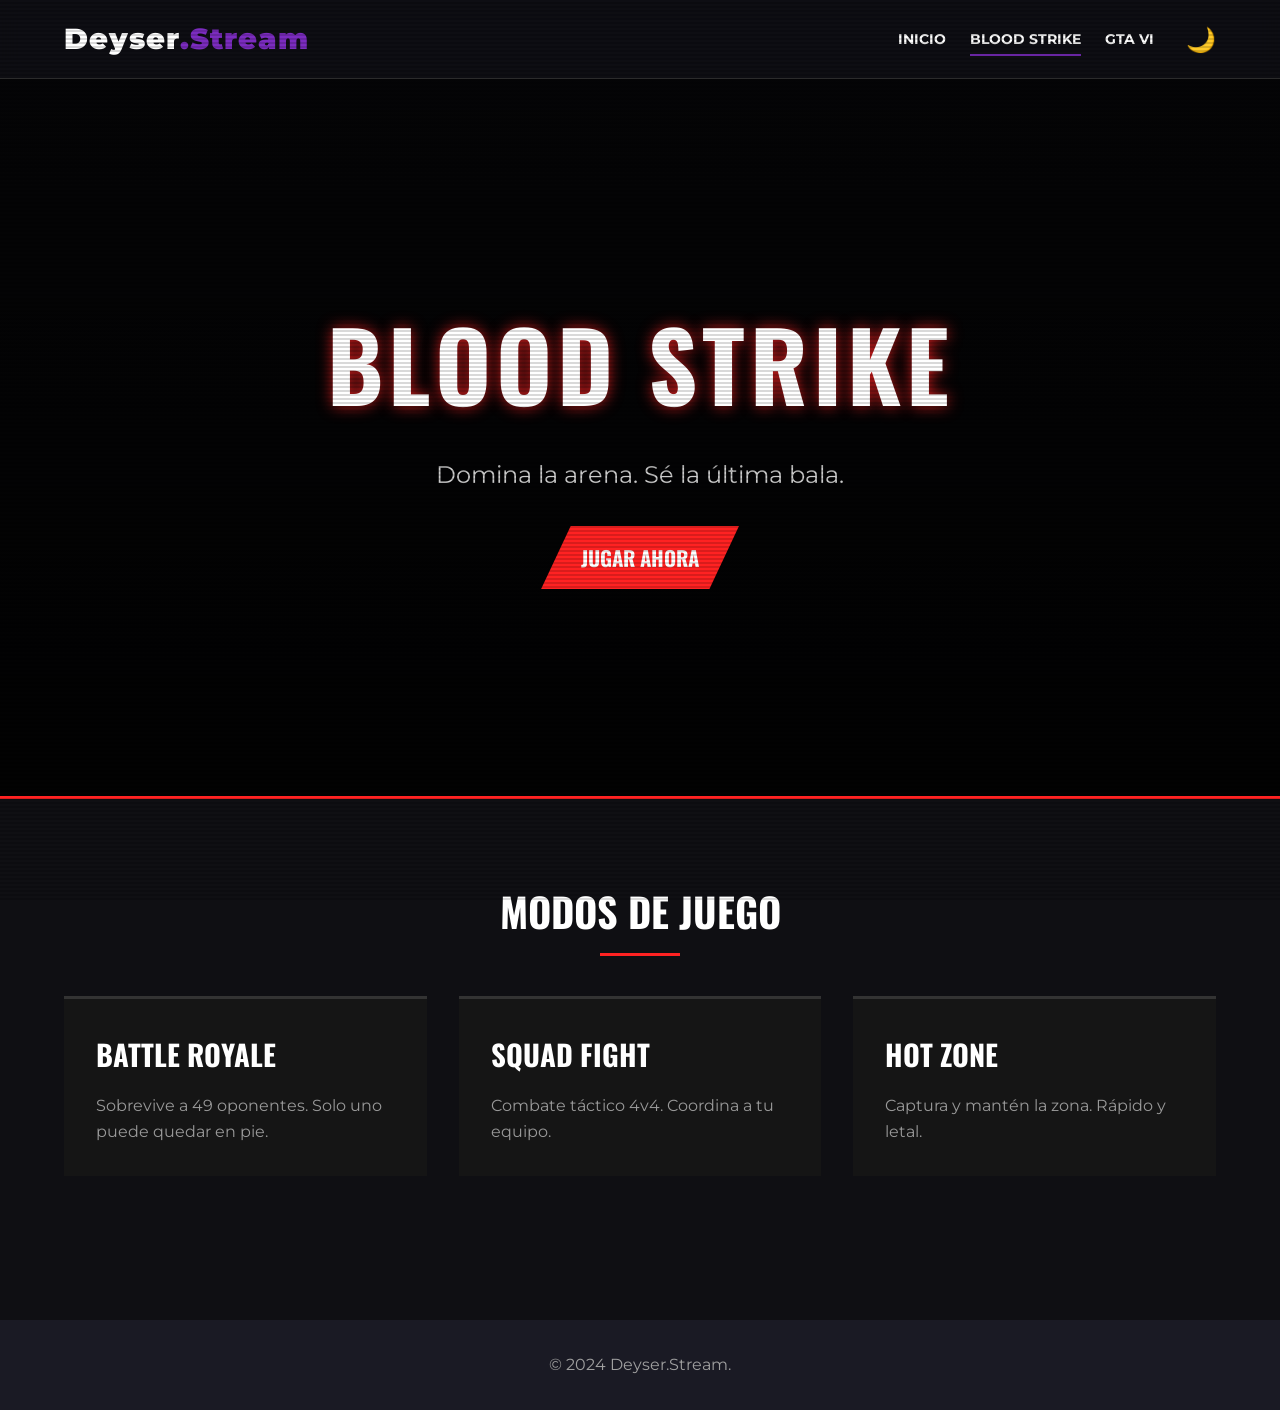
==== commit 3c845610: "Fix: Auditoria general, header reparado, estilos forzados y navegacion movil" ====
--- a/pages/bloodstrike.html
+++ b/pages/bloodstrike.html
@@ -4,24 +4,27 @@
     <meta charset="UTF-8">
     <meta name="viewport" content="width=device-width, initial-scale=1.0">
     <title>Deyser.Stream - Blood Strike</title>
+    <link rel="icon" href="data:image/svg+xml,<svg xmlns=%22http://www.w3.org/2000/svg%22 viewBox=%220 0 100 100%22><text y=%22.9em%22 font-size=%2290%22>🎮</text></svg>">
     <link href="https://fonts.googleapis.com/css2?family=Montserrat:wght@400;700&family=Oswald:wght@500;700&display=swap" rel="stylesheet">
     <link rel="stylesheet" href="../css/style.css">
     <link rel="stylesheet" href="../css/bloodstrike.css">
 </head>
 <body class="bloodstrike-theme">    <header>
         <div class="logo">
-            <h1><a href="../index.html" style="color: inherit; text-decoration: none;">Deyser<span>.Stream</span></a></h1>
+            <a href="../index.html">Deyser<span>.Stream</span></a>
         </div>
-        <nav class="nav-container">
+        <nav>
             <div class="nav-links">
                 <a href="../index.html" class="">Inicio</a>
                 <a href="../pages/bloodstrike.html" class="active">Blood Strike</a>
                 <a href="../pages/gtavi.html" class="">GTA VI</a>
+            </div>
+            <div class="nav-actions">
                 <button id="theme-toggle" class="theme-btn" aria-label="Cambiar tema">🌙</button>
+                <button class="hamburger" aria-label="Menú">
+                    <span></span><span></span><span></span>
+                </button>
             </div>
-            <button class="hamburger" aria-label="Menú">
-                <span></span><span></span><span></span>
-            </button>
         </nav>
     </header>    <main>
         <section class="hero-bs">
--- a/css/style.css
+++ b/css/style.css
@@ -1,5 +1,5 @@
 ﻿/* =========================================
-   VARIABLES GLOBALES Y RESET
+   VARIABLES Y RESET
    ========================================= */
 :root {
     --bg-dark: #0f0f13;
@@ -30,34 +30,23 @@
 html { scroll-behavior: smooth; }
 
 body {
-    background-color: var(--bg-dark);
-    color: var(--text-main);
+    background-color: var(--bg-dark) !important;
+    color: var(--text-main) !important;
     line-height: 1.6;
     overflow-x: hidden;
 }
 
-/* EFECTO CRT (Líneas de escaneo sutiles) */
+/* EFECTO CRT SUTIL */
 body::after {
     content: " ";
     display: block;
     position: fixed;
-    top: 0;
-    left: 0;
-    bottom: 0;
-    right: 0;
-    background: linear-gradient(rgba(18, 16, 16, 0) 50%, rgba(0, 0, 0, 0.1) 50%);
+    top: 0; left: 0; bottom: 0; right: 0;
+    background: linear-gradient(rgba(18, 16, 16, 0) 50%, rgba(0, 0, 0, 0.15) 50%);
     background-size: 100% 4px;
     z-index: 9999;
     pointer-events: none;
-    opacity: 0.3;
-}
-
-/* TRANSICIONES DE PÁGINA (Efecto Videojuego) */
-@view-transition { navigation: auto; }
-::view-transition-old(root) { animation: fade-out 0.4s ease-in-out; }
-::view-transition-new(root) { animation: fade-in 0.4s ease-in-out; }
-@keyframes fade-out { from { opacity: 1; transform: scale(1); } to { opacity: 0; transform: scale(0.98); } }
-@keyframes fade-in { from { opacity: 0; transform: scale(1.02); } to { opacity: 1; transform: scale(1); } }
+}
 
 /* Scrollbar */
 ::-webkit-scrollbar { width: 8px; }
@@ -65,14 +54,14 @@
 ::-webkit-scrollbar-thumb { background: var(--primary); border-radius: 4px; }
 
 /* =========================================
-   HEADER Y NAVEGACIÓN
+   HEADER Y NAVEGACIÓN (Estructura a prueba de fallos)
    ========================================= */
 header {
     background-color: rgba(15, 15, 19, 0.95);
     padding: 1rem 5%;
-    display: flex;
-    justify-content: space-between;
-    align-items: center;
+    display: flex !important;
+    justify-content: space-between !important;
+    align-items: center !important;
     position: sticky;
     top: 0;
     z-index: 1000;
@@ -81,31 +70,49 @@
 }
 body.light-mode header { background-color: rgba(244, 244, 249, 0.95); }
 
-.logo h1 { font-size: clamp(1.5rem, 4vw, 1.8rem); font-weight: 900; color: var(--text-main); }
-.logo span { color: var(--primary); }
-
-.nav-container { display: flex; align-items: center; }
-.nav-links { display: flex; align-items: center; }
+.logo a {
+    font-size: clamp(1.5rem, 4vw, 1.8rem);
+    font-weight: 900;
+    color: var(--text-main) !important;
+    text-decoration: none !important;
+    letter-spacing: 1px;
+}
+.logo span { color: var(--primary) !important; }
+
+nav {
+    display: flex;
+    align-items: center;
+    gap: 2rem;
+}
+
+.nav-links {
+    display: flex;
+    align-items: center;
+    gap: 1.5rem;
+}
+
 .nav-links a {
-    color: var(--text-main);
-    text-decoration: none;
-    margin-left: clamp(1rem, 2vw, 2rem);
+    color: var(--text-main) !important;
+    text-decoration: none !important;
     font-weight: 700;
     font-size: 0.9rem;
     text-transform: uppercase;
-    transition: color 0.3s, transform 0.2s;
+    transition: color 0.3s;
     position: relative;
 }
+
 .nav-links a::after {
     content: ''; position: absolute; width: 0; height: 2px; bottom: -5px; left: 0;
     background-color: var(--primary); transition: width 0.3s;
 }
 .nav-links a:hover::after, .nav-links a.active::after { width: 100%; }
-.nav-links a:hover { color: var(--primary); }
+.nav-links a:hover { color: var(--primary) !important; }
+
+.nav-actions { display: flex; align-items: center; gap: 1rem; }
 
 .theme-btn {
     background: none; border: none; font-size: 1.5rem; cursor: pointer;
-    margin-left: 1.5rem; transition: transform 0.3s;
+    transition: transform 0.3s;
 }
 .theme-btn:hover { transform: scale(1.2) rotate(15deg); }
 
@@ -120,20 +127,13 @@
 }
 
 /* =========================================
-   HERO Y SECCIONES
+   CONTENIDO GENERAL
    ========================================= */
 .hero {
     min-height: 80svh;
-    display: flex;
-    align-items: center;
-    justify-content: center;
-    text-align: center;
-    background-size: cover;
-    background-position: center;
-    padding: 0 20px;
-    position: relative;
-}
-
+    display: flex; align-items: center; justify-content: center; text-align: center;
+    background-size: cover; background-position: center; padding: 0 20px;
+}
 .hero-content { position: relative; z-index: 2; }
 .hero h2 { font-size: clamp(2rem, 6vw, 3.5rem); font-weight: 900; margin-bottom: 1rem; text-transform: uppercase; color: #fff; text-shadow: 0 4px 10px rgba(0,0,0,0.8); }
 .hero p { font-size: clamp(1rem, 2vw, 1.2rem); color: #ccc; margin-bottom: 2rem; }
@@ -148,9 +148,7 @@
 section { padding: clamp(3rem, 8vw, 5rem) 5%; }
 .section-title { font-size: clamp(1.5rem, 4vw, 2rem); margin-bottom: 2rem; border-left: 5px solid var(--primary); padding-left: 15px; }
 
-/* =========================================
-   GRIDS Y TARJETAS
-   ========================================= */
+/* Grids */
 .games-grid, .streams-grid {
     display: grid;
     grid-template-columns: repeat(auto-fit, minmax(clamp(250px, 100%, 300px), 1fr));
@@ -173,14 +171,14 @@
 .card-content h3 { font-size: clamp(1.2rem, 3vw, 1.5rem); margin-bottom: 0.5rem; }
 .card-content p { color: #ddd; margin-bottom: 1rem; font-size: 0.9rem; }
 
-/* Fondos */
+/* Fondos de tarjetas */
 .bloodstrike-card { background: url('https://images.unsplash.com/photo-1538481199705-c710c4e965fc?auto=format&fit=crop&w=600&q=80') center/cover; }
 .gtavi-card { background: url('https://images.unsplash.com/photo-1511512578047-dfb367046420?auto=format&fit=crop&w=600&q=80') center/cover; }
 .cyberpunk-card { background: url('https://images.unsplash.com/photo-1605559911160-a3d95d213904?auto=format&fit=crop&w=600&q=80') center/cover; }
 .valorant-card { background: url('https://images.unsplash.com/photo-1542751371-adc38448a05e?auto=format&fit=crop&w=600&q=80') center/cover; }
 
 /* Streams */
-.stream-card { background-color: var(--bg-card); border-radius: 8px; overflow: hidden; transition: transform 0.2s, box-shadow 0.2s; cursor: pointer; }
+.stream-card { background-color: var(--bg-card); border-radius: 8px; overflow: hidden; transition: transform 0.2s; cursor: pointer; }
 .stream-card:hover { transform: translateY(-5px); box-shadow: 0 10px 20px rgba(0,0,0,0.3); }
 .stream-thumbnail { width: 100%; height: 150px; }
 .stream-info { padding: 1rem; display: flex; align-items: center; gap: 1rem; }
@@ -191,23 +189,21 @@
 footer { text-align: center; padding: 2rem; background-color: var(--bg-card); color: var(--text-muted); margin-top: 4rem; }
 
 /* =========================================
-   RESPONSIVE (Móvil y Tablet)
-   ========================================= */
-@media (max-width: 768px) {
+   RESPONSIVE (Móvil)
+   ========================================= */
+@media (max-width: 850px) {
     .hamburger { display: flex; }
     
     .nav-links {
         position: fixed; top: 0; right: -100%; width: 70%; height: 100vh;
-        background-color: var(--bg-card); flex-direction: column;
+        background-color: var(--bg-dark) !important; flex-direction: column;
         justify-content: center; transition: right 0.4s ease;
-        box-shadow: -5px 0 15px rgba(0,0,0,0.5);
+        box-shadow: -5px 0 15px rgba(0,0,0,0.5); z-index: 999;
     }
     .nav-links.active { right: 0; }
-    
-    .nav-links a { margin: 1rem 0; font-size: 1.2rem; }
-    .theme-btn { margin: 1rem 0 0 0; font-size: 2rem; }
-
-    /* Animación de la X en el menú hamburguesa */
+    .nav-links a { margin: 1rem 0; font-size: 1.5rem; }
+
+    /* Animación X */
     .hamburger.active span:nth-child(1) { transform: translateY(8px) rotate(45deg); }
     .hamburger.active span:nth-child(2) { opacity: 0; }
     .hamburger.active span:nth-child(3) { transform: translateY(-8px) rotate(-45deg); }
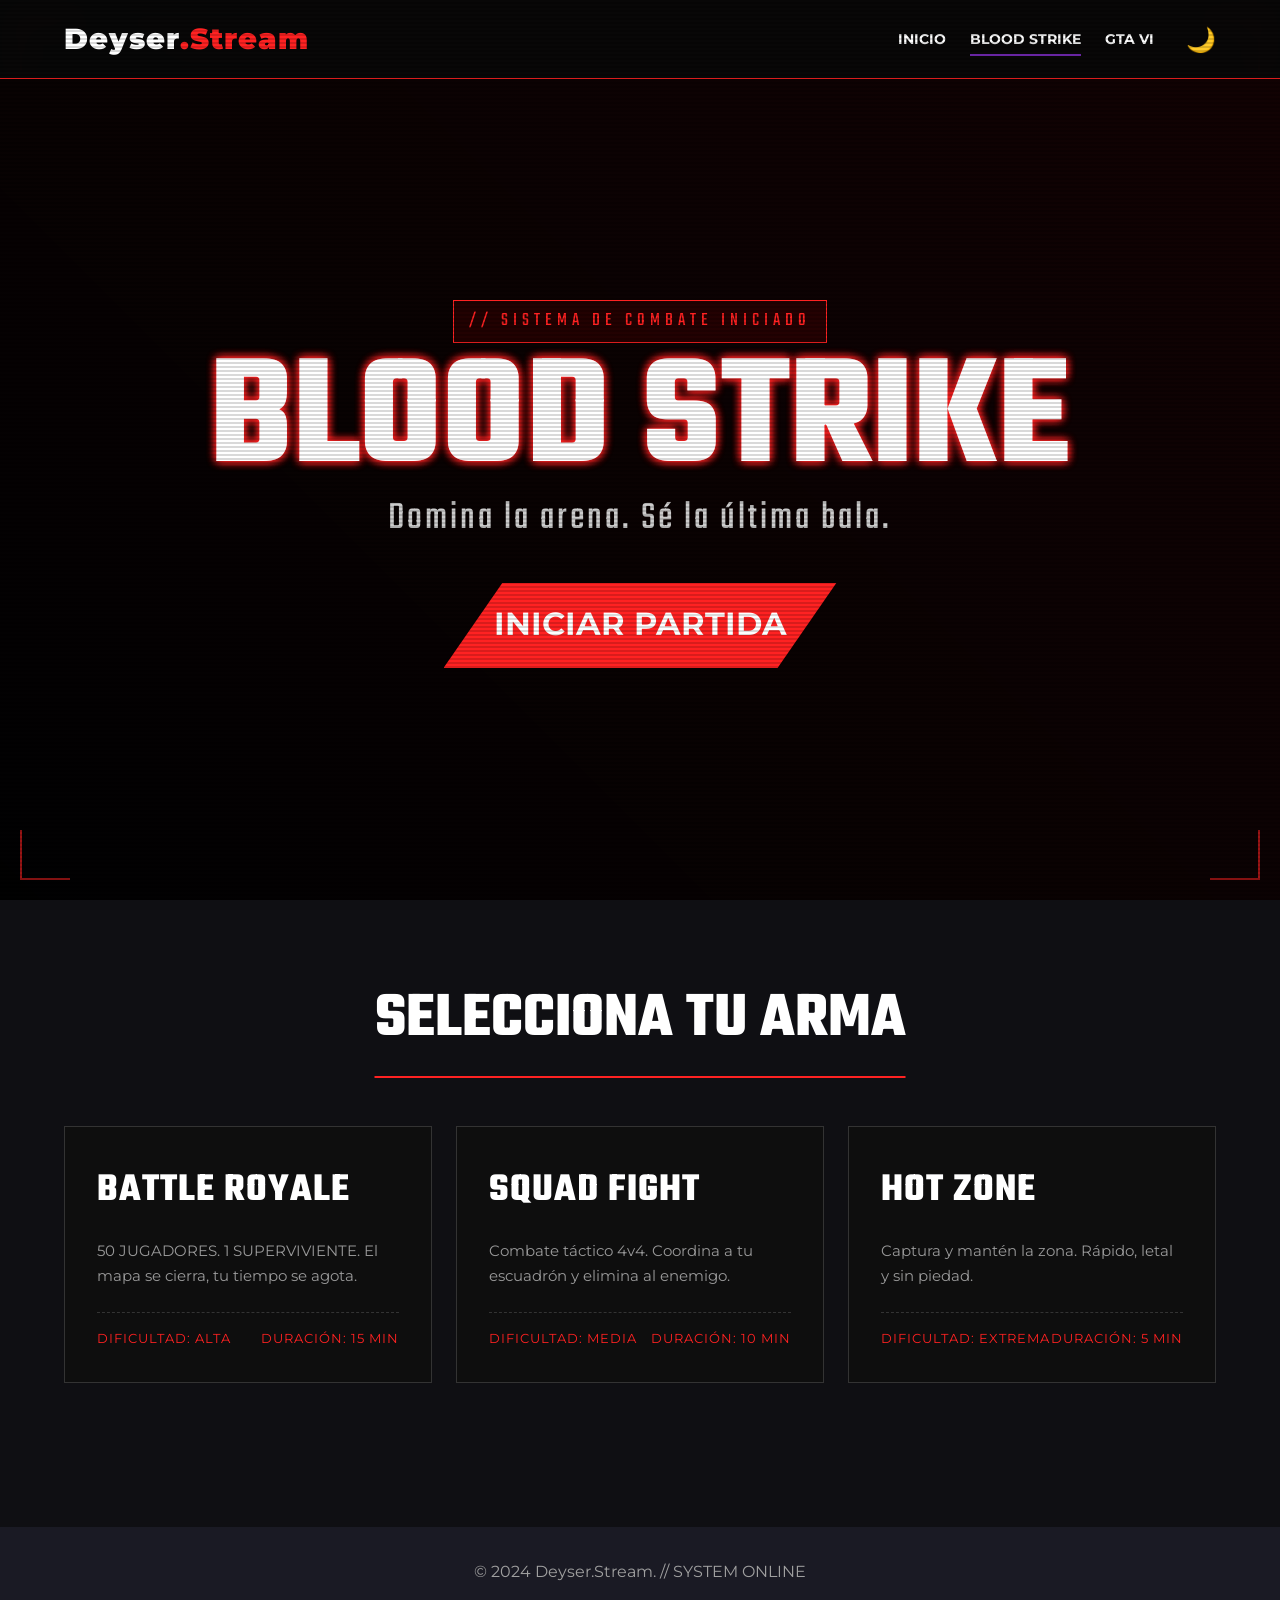
==== commit a7819a97: "Feat: Immersive Game UI - Tactical HUD for Blood Strike & Vice City Sunset for GTA VI" ====
--- a/pages/bloodstrike.html
+++ b/pages/bloodstrike.html
@@ -5,43 +5,80 @@
     <meta name="viewport" content="width=device-width, initial-scale=1.0">
     <title>Deyser.Stream - Blood Strike</title>
     <link rel="icon" href="data:image/svg+xml,<svg xmlns=%22http://www.w3.org/2000/svg%22 viewBox=%220 0 100 100%22><text y=%22.9em%22 font-size=%2290%22>🎮</text></svg>">
-    <link href="https://fonts.googleapis.com/css2?family=Montserrat:wght@400;700&family=Oswald:wght@500;700&display=swap" rel="stylesheet">
+    <link href="https://fonts.googleapis.com/css2?family=Montserrat:wght@400;700&family=Teko:wght@400;600;700&display=swap" rel="stylesheet">
     <link rel="stylesheet" href="../css/style.css">
     <link rel="stylesheet" href="../css/bloodstrike.css">
 </head>
-<body class="bloodstrike-theme">    <header>
+<body class="bloodstrike-theme">
+    <!-- HUD Overlay (Esquinas tácticas) -->
+    <div class="hud-corner top-left"></div>
+    <div class="hud-corner top-right"></div>
+    <div class="hud-corner bottom-left"></div>
+    <div class="hud-corner bottom-right"></div>
+
+    <header>
         <div class="logo">
             <a href="../index.html">Deyser<span>.Stream</span></a>
         </div>
         <nav>
             <div class="nav-links">
-                <a href="../index.html" class="">Inicio</a>
-                <a href="../pages/bloodstrike.html" class="active">Blood Strike</a>
-                <a href="../pages/gtavi.html" class="">GTA VI</a>
+                <a href="../index.html">Inicio</a>
+                <a href="bloodstrike.html" class="active">Blood Strike</a>
+                <a href="gtavi.html">GTA VI</a>
             </div>
             <div class="nav-actions">
                 <button id="theme-toggle" class="theme-btn" aria-label="Cambiar tema">🌙</button>
-                <button class="hamburger" aria-label="Menú">
-                    <span></span><span></span><span></span>
-                </button>
+                <button class="hamburger" aria-label="Menú"><span></span><span></span><span></span></button>
             </div>
         </nav>
-    </header>    <main>
+    </header>
+
+    <main>
         <section class="hero-bs">
-            <h1>BLOOD STRIKE</h1>
+            <div class="hud-tag">// SISTEMA DE COMBATE INICIADO</div>
+            <h1 class="glitch-text" data-text="BLOOD STRIKE">BLOOD STRIKE</h1>
             <p>Domina la arena. Sé la última bala.</p>
-            <a href="#" class="btn-bs">Jugar Ahora</a>
+            <a href="#" class="btn-bs"><span>INICIAR PARTIDA</span></a>
         </section>
+
         <section class="modes-section">
-            <h2 class="title-bs">MODOS DE JUEGO</h2>
+            <h2 class="title-bs">SELECCIONA TU ARMA</h2>
             <div class="modes-grid">
-                <div class="mode-card"><h3>Battle Royale</h3><p>Sobrevive a 49 oponentes. Solo uno puede quedar en pie.</p></div>
-                <div class="mode-card"><h3>Squad Fight</h3><p>Combate táctico 4v4. Coordina a tu equipo.</p></div>
-                <div class="mode-card"><h3>Hot Zone</h3><p>Captura y mantén la zona. Rápido y letal.</p></div>
+                <!-- Tarjeta táctica -->
+                <div class="mode-card">
+                    <div class="card-top-line"></div>
+                    <h3>BATTLE ROYALE</h3>
+                    <p>50 JUGADORES. 1 SUPERVIVIENTE. El mapa se cierra, tu tiempo se agota.</p>
+                    <div class="card-stats">
+                        <span>DIFICULTAD: ALTA</span>
+                        <span>DURACIÓN: 15 MIN</span>
+                    </div>
+                </div>
+                <div class="mode-card">
+                    <div class="card-top-line"></div>
+                    <h3>SQUAD FIGHT</h3>
+                    <p>Combate táctico 4v4. Coordina a tu escuadrón y elimina al enemigo.</p>
+                    <div class="card-stats">
+                        <span>DIFICULTAD: MEDIA</span>
+                        <span>DURACIÓN: 10 MIN</span>
+                    </div>
+                </div>
+                <div class="mode-card">
+                    <div class="card-top-line"></div>
+                    <h3>HOT ZONE</h3>
+                    <p>Captura y mantén la zona. Rápido, letal y sin piedad.</p>
+                    <div class="card-stats">
+                        <span>DIFICULTAD: EXTREMA</span>
+                        <span>DURACIÓN: 5 MIN</span>
+                    </div>
+                </div>
             </div>
         </section>
     </main>
-    <footer><p>&copy; 2024 Deyser.Stream.</p></footer>
+
+    <footer>
+        <p>&copy; 2024 Deyser.Stream. // SYSTEM ONLINE</p>
+    </footer>
     <script src="../js/main.js"></script>
 </body>
 </html>
--- a/css/bloodstrike.css
+++ b/css/bloodstrike.css
@@ -1,18 +1,168 @@
-﻿.bloodstrike-theme { background-color: #0a0a0a; color: #e0e0e0; }
+﻿:root {
+    --bs-red: #ff2222;
+    --bs-red-glow: #ff0000;
+    --bs-dark: #080808;
+    --bs-panel: rgba(15, 15, 15, 0.85);
+}
+
+.bloodstrike-theme { 
+    background-color: var(--bs-dark); 
+    background-image: url('https://images.unsplash.com/photo-1552820728-8b83bb6b773f?q=80&w=1920&auto=format&fit=crop');
+    background-size: cover;
+    background-position: center;
+    background-attachment: fixed;
+    color: #e0e0e0; 
+}
+
+/* Capa oscura sobre el fondo */
+.bloodstrike-theme::before {
+    content: '';
+    position: fixed;
+    inset: 0;
+    background: linear-gradient(45deg, rgba(0,0,0,0.9) 0%, rgba(20,0,0,0.8) 100%);
+    z-index: -1;
+}
+
+/* HUD Esquinas Tácticas */
+.hud-corner {
+    position: fixed;
+    width: 50px;
+    height: 50px;
+    border: 2px solid var(--bs-red);
+    z-index: 1000;
+    pointer-events: none;
+    opacity: 0.6;
+}
+.top-left { top: 20px; left: 20px; border-right: none; border-bottom: none; }
+.top-right { top: 20px; right: 20px; border-left: none; border-bottom: none; }
+.bottom-left { bottom: 20px; left: 20px; border-right: none; border-top: none; }
+.bottom-right { bottom: 20px; right: 20px; border-left: none; border-top: none; }
+
+/* Hero */
 .hero-bs {
-    min-height: 80svh; display: flex; flex-direction: column; justify-content: center; align-items: center; text-align: center;
-    background: linear-gradient(rgba(0, 0, 0, 0.7), rgba(0, 0, 0, 0.9)), url('https://images.unsplash.com/photo-1552820728-8b83bb6b773f?q=80&w=1920&auto=format&fit=crop') center/cover;
-    border-bottom: 3px solid #ff2222; padding: 0 20px;
+    min-height: 90svh; display: flex; flex-direction: column; justify-content: center; align-items: center; text-align: center;
+    padding: 0 20px; position: relative;
 }
-.hero-bs h1 { font-family: 'Oswald', sans-serif; font-size: clamp(3rem, 10vw, 6rem); color: #fff; text-transform: uppercase; letter-spacing: 5px; text-shadow: 0 0 15px rgba(255, 34, 34, 0.8); margin-bottom: 1rem; }
-.hero-bs p { font-size: clamp(1rem, 3vw, 1.5rem); color: #ccc; margin-bottom: 2rem; }
-.btn-bs { background-color: #ff2222; color: white; padding: 15px 40px; text-decoration: none; font-family: 'Oswald', sans-serif; font-size: 1.3rem; text-transform: uppercase; font-weight: bold; transition: all 0.3s; clip-path: polygon(15% 0, 100% 0, 85% 100%, 0% 100%); }
-.btn-bs:hover { background-color: #cc0000; transform: scale(1.05); box-shadow: 0 0 20px rgba(255, 34, 34, 0.6); }
-.title-bs { font-family: 'Oswald', sans-serif; font-size: clamp(2rem, 5vw, 2.5rem); text-transform: uppercase; color: #fff; margin-bottom: 2.5rem; text-align: center; }
-.title-bs::after { content: ''; display: block; width: 80px; height: 3px; background-color: #ff2222; margin: 10px auto 0; }
+
+.hud-tag {
+    font-family: 'Teko', sans-serif;
+    color: var(--bs-red);
+    letter-spacing: 5px;
+    font-size: 1.2rem;
+    margin-bottom: 1rem;
+    border: 1px solid var(--bs-red);
+    padding: 5px 15px;
+    background: rgba(255, 0, 0, 0.1);
+    animation: pulse 2s infinite;
+}
+
+@keyframes pulse {
+    0% { box-shadow: 0 0 0 0 rgba(255, 34, 34, 0.7); }
+    70% { box-shadow: 0 0 0 10px rgba(255, 34, 34, 0); }
+    100% { box-shadow: 0 0 0 0 rgba(255, 34, 34, 0); }
+}
+
+/* Título con efecto Glitch */
+.glitch-text {
+    font-family: 'Teko', sans-serif; 
+    font-size: clamp(5rem, 15vw, 10rem); 
+    color: #fff; 
+    line-height: 0.8;
+    text-transform: uppercase; 
+    position: relative;
+    text-shadow: 0 0 10px var(--bs-red);
+}
+
+.glitch-text::before, .glitch-text::after {
+    content: attr(data-text);
+    position: absolute;
+    top: 0; left: 0; width: 100%; height: 100%;
+    opacity: 0.8;
+}
+.glitch-text::before {
+    color: var(--bs-red);
+    z-index: -1;
+    animation: glitch 0.3s cubic-bezier(0.25, 0.46, 0.45, 0.94) both infinite;
+}
+@keyframes glitch {
+    0% { transform: translate(0); }
+    20% { transform: translate(-3px, 2px); }
+    40% { transform: translate(-3px, -2px); }
+    60% { transform: translate(3px, 2px); }
+    80% { transform: translate(3px, -2px); }
+    100% { transform: translate(0); }
+}
+
+.hero-bs p { 
+    font-family: 'Teko', sans-serif; 
+    font-size: clamp(1.5rem, 4vw, 2.5rem); 
+    color: #ccc; 
+    letter-spacing: 3px;
+    margin-bottom: 2rem; 
+}
+
+/* Botón Táctico */
+.btn-bs { 
+    background: var(--bs-red); 
+    color: white; 
+    padding: 15px 50px; 
+    text-decoration: none; 
+    font-family: 'Teko', sans-serif; 
+    font-size: 2rem; 
+    font-weight: bold;
+    transition: all 0.3s; 
+    clip-path: polygon(15% 0, 100% 0, 85% 100%, 0% 100%);
+    position: relative;
+}
+.btn-bs:hover { 
+    background: #fff; 
+    color: var(--bs-red);
+    box-shadow: 0 0 30px var(--bs-red-glow); 
+}
+
+/* Modos de Juego (Paneles Tácticos) */
 .modes-section { padding: clamp(3rem, 8vw, 5rem) 5%; }
-.modes-grid { display: grid; grid-template-columns: repeat(auto-fit, minmax(280px, 1fr)); gap: 2rem; }
-.mode-card { background: #151515; padding: 2rem; border-top: 3px solid #333; transition: all 0.3s; }
-.mode-card:hover { border-top-color: #ff2222; transform: translateY(-5px); }
-.mode-card h3 { font-family: 'Oswald', sans-serif; font-size: 1.8rem; color: #fff; margin-bottom: 1rem; text-transform: uppercase; }
-.mode-card p { color: #999; }
+.title-bs { 
+    font-family: 'Teko', sans-serif; 
+    font-size: clamp(2.5rem, 6vw, 4rem); 
+    color: #fff; 
+    text-align: center; 
+    margin-bottom: 3rem;
+    border-bottom: 2px solid var(--bs-red);
+    display: inline-block;
+    padding-bottom: 5px;
+    position: relative;
+    left: 50%;
+    transform: translateX(-50%);
+}
+
+.modes-grid { display: grid; grid-template-columns: repeat(auto-fit, minmax(300px, 1fr)); gap: 1.5rem; }
+
+.mode-card { 
+    background: var(--bs-panel); 
+    padding: 2rem; 
+    border: 1px solid #333;
+    position: relative;
+    transition: all 0.3s;
+}
+.mode-card:hover {
+    border-color: var(--bs-red);
+    transform: translateY(-5px);
+    box-shadow: 0 0 20px rgba(255, 34, 34, 0.2);
+}
+.card-top-line {
+    position: absolute; top: 0; left: 0; width: 100%; height: 3px;
+    background: var(--bs-red);
+    transform: scaleX(0);
+    transform-origin: left;
+    transition: transform 0.3s;
+}
+.mode-card:hover .card-top-line { transform: scaleX(1); }
+
+.mode-card h3 { font-family: 'Teko', sans-serif; font-size: 2.5rem; color: #fff; margin-bottom: 1rem; letter-spacing: 1px; }
+.mode-card p { color: #999; font-size: 0.95rem; margin-bottom: 1.5rem; }
+.card-stats { display: flex; justify-content: space-between; font-size: 0.8rem; color: var(--bs-red); font-family: 'Teko', sans-serif; letter-spacing: 1px; border-top: 1px dashed #333; padding-top: 1rem; }
+
+/* Ajuste para el header en esta página */
+.bloodstrike-theme header { background: rgba(8,8,8,0.9) !important; border-bottom: 1px solid var(--bs-red) !important; }
+.bloodstrike-theme .logo span { color: var(--bs-red) !important; }
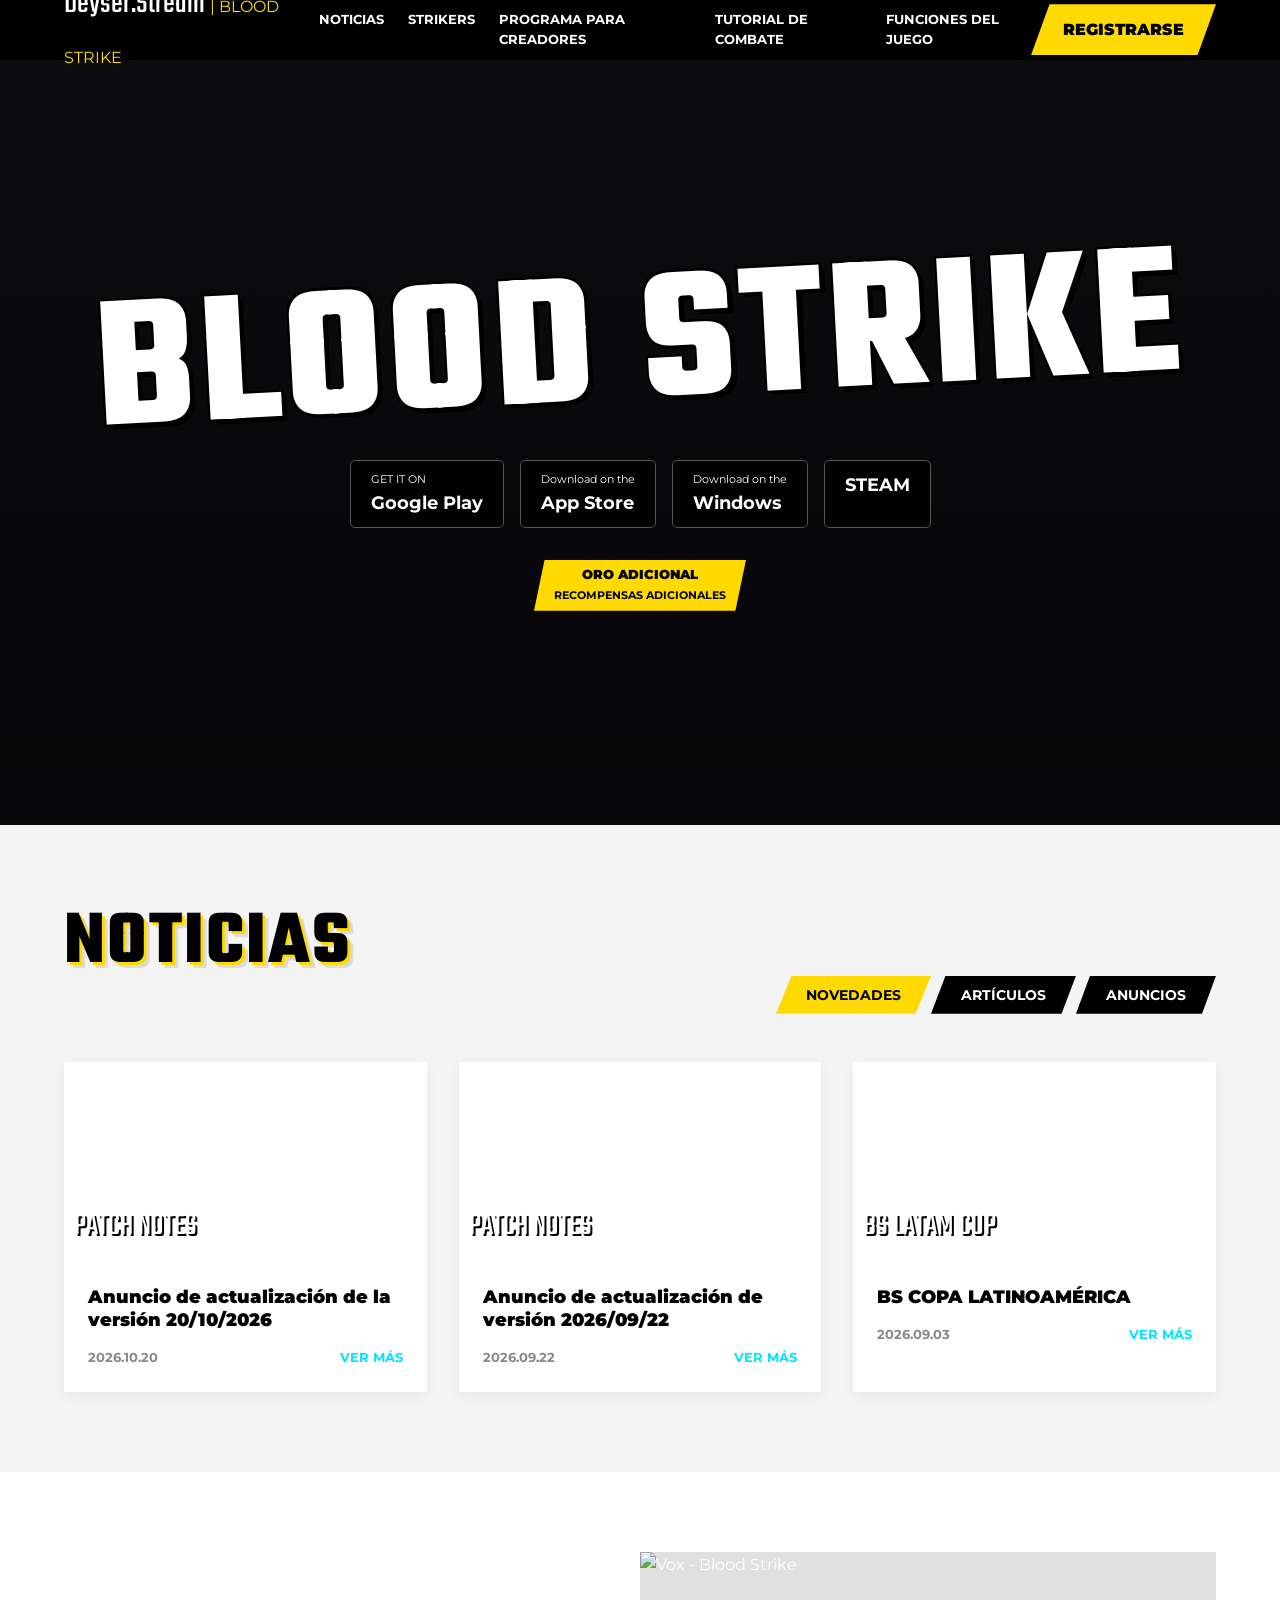
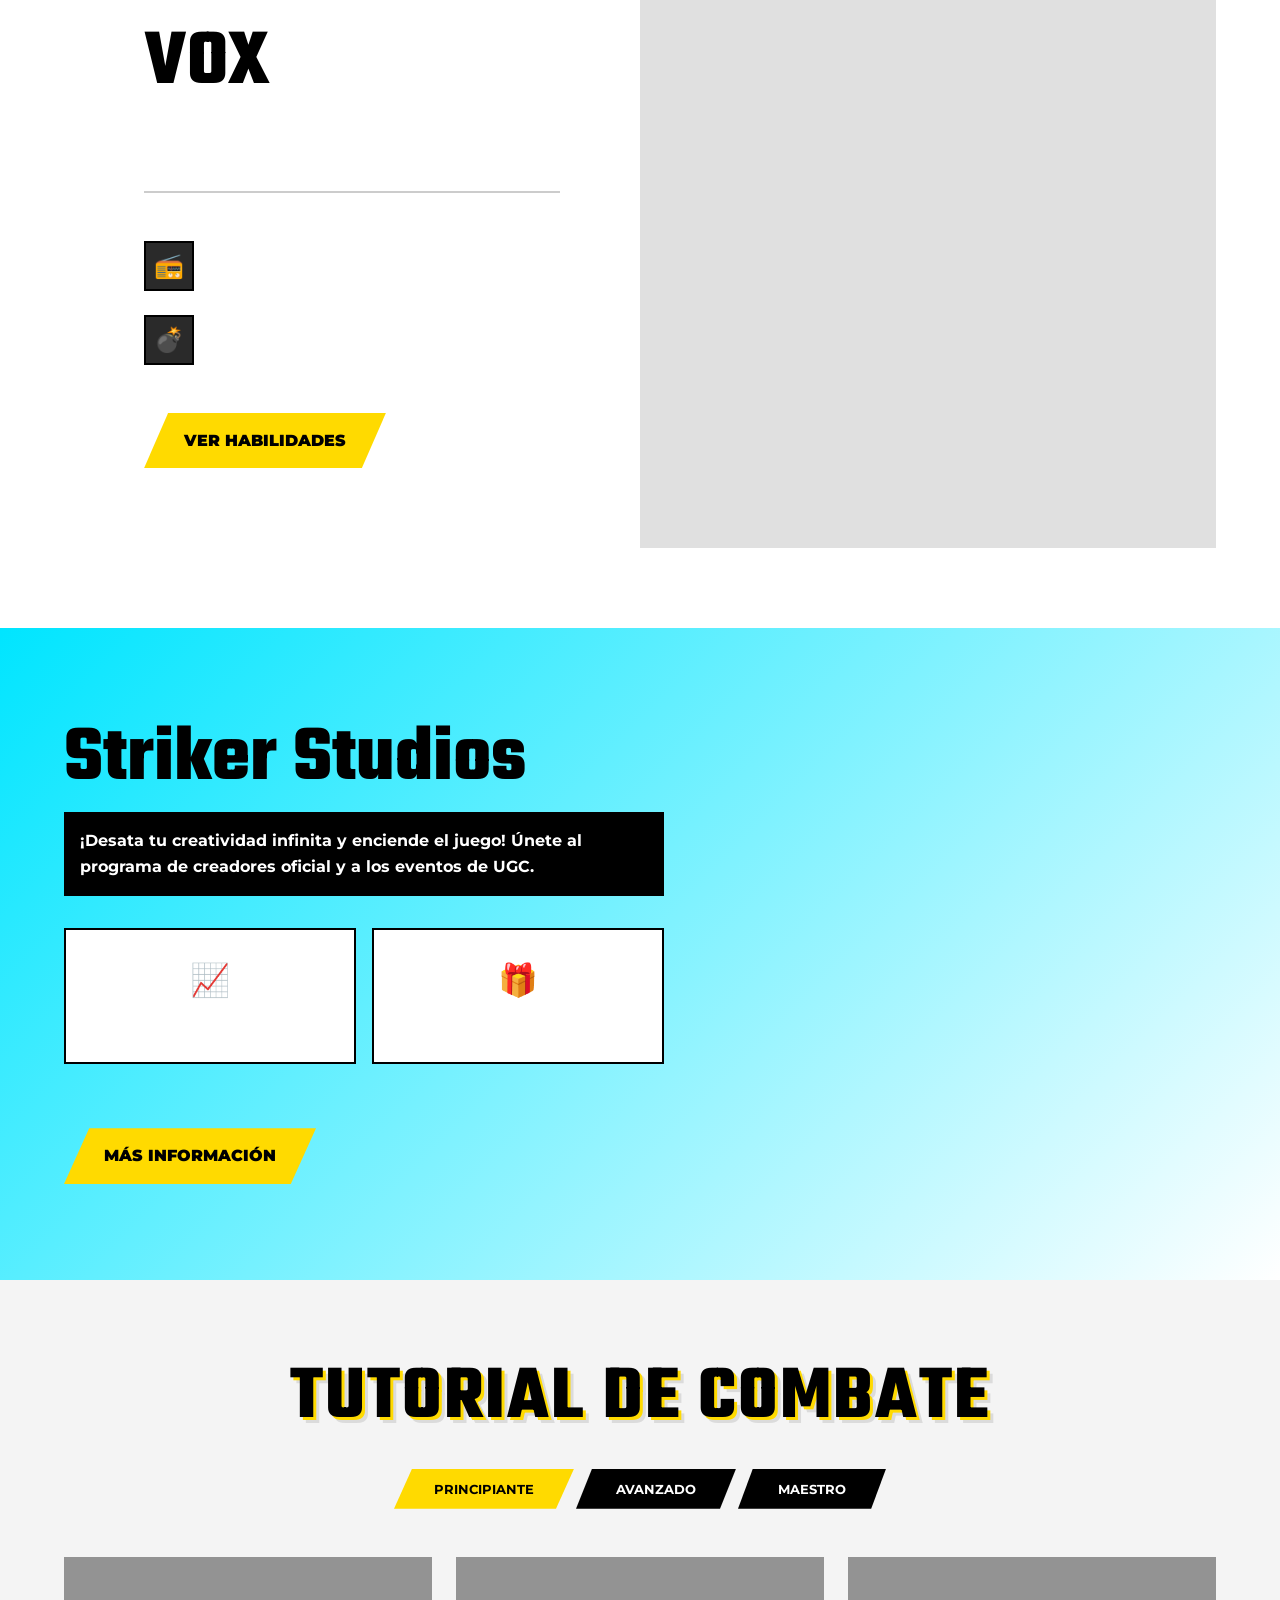
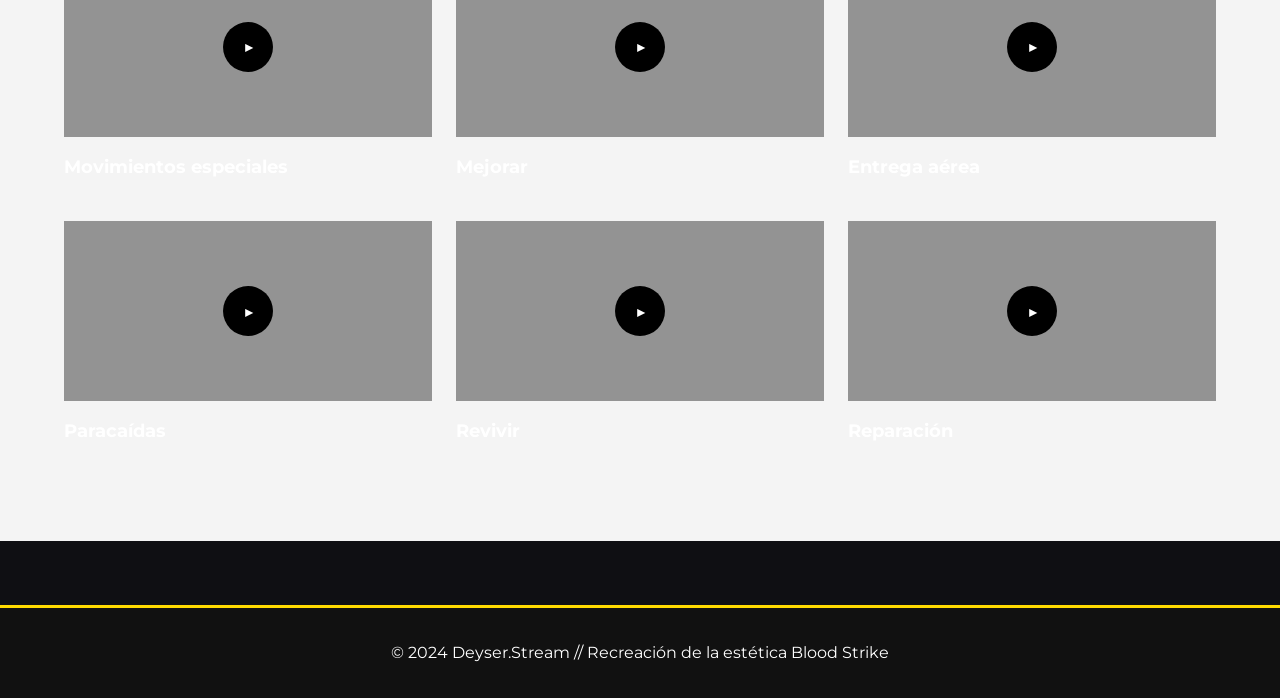
==== commit bb26813a: "Feat: Recreacion exacta del formato oficial de Blood Strike (blanco/amarillo)" ====
--- a/pages/bloodstrike.html
+++ b/pages/bloodstrike.html
@@ -5,80 +5,172 @@
     <meta name="viewport" content="width=device-width, initial-scale=1.0">
     <title>Deyser.Stream - Blood Strike</title>
     <link rel="icon" href="data:image/svg+xml,<svg xmlns=%22http://www.w3.org/2000/svg%22 viewBox=%220 0 100 100%22><text y=%22.9em%22 font-size=%2290%22>🎮</text></svg>">
-    <link href="https://fonts.googleapis.com/css2?family=Montserrat:wght@400;700&family=Teko:wght@400;600;700&display=swap" rel="stylesheet">
+    <!-- Fuentes: Teko y Oswald para simular las del juego -->
+    <link href="https://fonts.googleapis.com/css2?family=Montserrat:wght@400;700;900&family=Oswald:wght@500;700&family=Teko:wght@500;600;700&display=swap" rel="stylesheet">
     <link rel="stylesheet" href="../css/style.css">
     <link rel="stylesheet" href="../css/bloodstrike.css">
 </head>
 <body class="bloodstrike-theme">
-    <!-- HUD Overlay (Esquinas tácticas) -->
-    <div class="hud-corner top-left"></div>
-    <div class="hud-corner top-right"></div>
-    <div class="hud-corner bottom-left"></div>
-    <div class="hud-corner bottom-right"></div>
+    <!-- Barra de Navegación Superior (Estilo Oficial) -->
+    <div class="bs-topbar">
+        <div class="bs-logo">
+            <a href="../index.html" style="color:#fff; text-decoration:none; font-family:'Teko'; font-size:2rem;">Deyser.Stream <span style="color:#ffda00; font-size:1rem; font-family:'Montserrat';">| BLOOD STRIKE</span></a>
+        </div>
+        <div class="bs-nav">
+            <a href="#noticias">NOTICIAS</a>
+            <a href="#personajes">STRIKERS</a>
+            <a href="#creadores">PROGRAMA PARA CREADORES</a>
+            <a href="#tutoriales">TUTORIAL DE COMBATE</a>
+            <a href="#funciones">FUNCIONES DEL JUEGO</a>
+        </div>
+        <div class="bs-top-actions">
+            <a href="#" class="btn-register">REGISTRARSE</a>
+        </div>
+    </div>
 
-    <header>
-        <div class="logo">
-            <a href="../index.html">Deyser<span>.Stream</span></a>
+    <!-- Hero Principal -->
+    <section class="bs-hero">
+        <div class="hero-content">
+            <h1 class="bs-title">BLOOD STRIKE</h1>
+            <div class="platform-buttons">
+                <a href="#" class="platform-btn">GET IT ON<br><strong>Google Play</strong></a>
+                <a href="#" class="platform-btn">Download on the<br><strong>App Store</strong></a>
+                <a href="#" class="platform-btn">Download on the<br><strong>Windows</strong></a>
+                <a href="#" class="platform-btn"><strong>STEAM</strong></a>
+            </div>
+            <div class="bonus-tag">ORO ADICIONAL<br><span>RECOMPENSAS ADICIONALES</span></div>
         </div>
-        <nav>
-            <div class="nav-links">
-                <a href="../index.html">Inicio</a>
-                <a href="bloodstrike.html" class="active">Blood Strike</a>
-                <a href="gtavi.html">GTA VI</a>
+    </section>
+
+    <!-- Sección Noticias -->
+    <section id="noticias" class="bs-news">
+        <div class="section-header">
+            <h2 class="bs-section-title">NOTICIAS</h2>
+            <div class="news-tabs">
+                <button class="tab active">NOVEDADES</button>
+                <button class="tab">ARTÍCULOS</button>
+                <button class="tab">ANUNCIOS</button>
             </div>
-            <div class="nav-actions">
-                <button id="theme-toggle" class="theme-btn" aria-label="Cambiar tema">🌙</button>
-                <button class="hamburger" aria-label="Menú"><span></span><span></span><span></span></button>
-            </div>
-        </nav>
-    </header>
+        </div>
+        <div class="news-grid">
+            <a href="#" class="news-card">
+                <div class="news-img" style="background-image: url('https://images.unsplash.com/photo-1605806616949-1e87b487cb2a?q=80&w=600&auto=format&fit=crop');">
+                    <span class="news-tag">PATCH NOTES</span>
+                </div>
+                <div class="news-content">
+                    <h3>Anuncio de actualización de la versión 20/10/2026</h3>
+                    <div class="news-footer"><span>2026.10.20</span> <span>VER MÁS</span></div>
+                </div>
+            </a>
+            <a href="#" class="news-card">
+                <div class="news-img" style="background-image: url('https://images.unsplash.com/photo-1542751371-adc38448a05e?q=80&w=600&auto=format&fit=crop');">
+                    <span class="news-tag">PATCH NOTES</span>
+                </div>
+                <div class="news-content">
+                    <h3>Anuncio de actualización de versión 2026/09/22</h3>
+                    <div class="news-footer"><span>2026.09.22</span> <span>VER MÁS</span></div>
+                </div>
+            </a>
+            <a href="#" class="news-card">
+                <div class="news-img" style="background-image: url('https://images.unsplash.com/photo-1511512578047-dfb367046420?q=80&w=600&auto=format&fit=crop');">
+                    <span class="news-tag">BS LATAM CUP</span>
+                </div>
+                <div class="news-content">
+                    <h3>BS COPA LATINOAMÉRICA</h3>
+                    <div class="news-footer"><span>2026.09.03</span> <span>VER MÁS</span></div>
+                </div>
+            </a>
+        </div>
+    </section>
 
-    <main>
-        <section class="hero-bs">
-            <div class="hud-tag">// SISTEMA DE COMBATE INICIADO</div>
-            <h1 class="glitch-text" data-text="BLOOD STRIKE">BLOOD STRIKE</h1>
-            <p>Domina la arena. Sé la última bala.</p>
-            <a href="#" class="btn-bs"><span>INICIAR PARTIDA</span></a>
-        </section>
-
-        <section class="modes-section">
-            <h2 class="title-bs">SELECCIONA TU ARMA</h2>
-            <div class="modes-grid">
-                <!-- Tarjeta táctica -->
-                <div class="mode-card">
-                    <div class="card-top-line"></div>
-                    <h3>BATTLE ROYALE</h3>
-                    <p>50 JUGADORES. 1 SUPERVIVIENTE. El mapa se cierra, tu tiempo se agota.</p>
-                    <div class="card-stats">
-                        <span>DIFICULTAD: ALTA</span>
-                        <span>DURACIÓN: 15 MIN</span>
-                    </div>
+    <!-- Sección Personajes (Vox) -->
+    <section id="personajes" class="bs-character">
+        <div class="char-info-panel">
+            <h2 class="char-name">VOX</h2>
+            <h3 class="char-subtitle">INTRODUCCIÓN A LAS HABILIDADES</h3>
+            
+            <div class="skills-list">
+                <div class="skill-item">
+                    <div class="skill-icon" style="background:#2a2a2a; color:#fff; display:flex; align-items:center; justify-content:center; font-size:1.5rem;">📻</div>
+                    <span>Sobrecarga sónica</span>
                 </div>
-                <div class="mode-card">
-                    <div class="card-top-line"></div>
-                    <h3>SQUAD FIGHT</h3>
-                    <p>Combate táctico 4v4. Coordina a tu escuadrón y elimina al enemigo.</p>
-                    <div class="card-stats">
-                        <span>DIFICULTAD: MEDIA</span>
-                        <span>DURACIÓN: 10 MIN</span>
-                    </div>
-                </div>
-                <div class="mode-card">
-                    <div class="card-top-line"></div>
-                    <h3>HOT ZONE</h3>
-                    <p>Captura y mantén la zona. Rápido, letal y sin piedad.</p>
-                    <div class="card-stats">
-                        <span>DIFICULTAD: EXTREMA</span>
-                        <span>DURACIÓN: 5 MIN</span>
-                    </div>
+                <div class="skill-item">
+                    <div class="skill-icon" style="background:#2a2a2a; color:#fff; display:flex; align-items:center; justify-content:center; font-size:1.5rem;">💣</div>
+                    <span>Granada sónica</span>
                 </div>
             </div>
-        </section>
-    </main>
+            
+            <a href="#" class="btn-yellow-slant">Ver habilidades</a>
+        </div>
+        <div class="char-image-panel">
+            <!-- Imagen del personaje -->
+            <img src="https://images.unsplash.com/photo-1618331835717-801e976710b2?q=80&w=800&auto=format&fit=crop" alt="Vox - Blood Strike" class="char-img">
+        </div>
+    </section>
 
-    <footer>
-        <p>&copy; 2024 Deyser.Stream. // SYSTEM ONLINE</p>
+    <!-- Sección Striker Studios -->
+    <section id="creadores" class="bs-strikers">
+        <div class="strikers-content">
+            <h2 class="strikers-title">Striker Studios</h2>
+            <p class="strikers-desc">¡Desata tu creatividad infinita y enciende el juego! Únete al programa de creadores oficial y a los eventos de UGC.</p>
+            
+            <div class="strikers-boxes">
+                <div class="striker-box">
+                    <span class="icon">📈</span>
+                    <p>promoción a tus canales</p>
+                </div>
+                <div class="striker-box">
+                    <span class="icon">🎁</span>
+                    <p>Recompensas en el juego</p>
+                </div>
+            </div>
+            
+            <a href="#" class="btn-yellow-slant" style="margin-top:2rem;">Más información</a>
+        </div>
+    </section>
+
+    <!-- Sección Tutoriales -->
+    <section id="tutoriales" class="bs-tutorials">
+        <h2 class="bs-section-title text-center">Tutorial de combate</h2>
+        <div class="tutorial-tabs">
+            <button class="tab active">PRINCIPIANTE</button>
+            <button class="tab">AVANZADO</button>
+            <button class="tab">MAESTRO</button>
+        </div>
+        
+        <div class="tutorial-grid">
+            <div class="video-card">
+                <div class="video-thumb" style="background-image: url('https://images.unsplash.com/photo-1542751371-adc38448a05e?q=80&w=400&auto=format&fit=crop');"><div class="play-btn">▶</div></div>
+                <p>Movimientos especiales</p>
+            </div>
+            <div class="video-card">
+                <div class="video-thumb" style="background-image: url('https://images.unsplash.com/photo-1552820728-8b83bb6b773f?q=80&w=400&auto=format&fit=crop');"><div class="play-btn">▶</div></div>
+                <p>Mejorar</p>
+            </div>
+            <div class="video-card">
+                <div class="video-thumb" style="background-image: url('https://images.unsplash.com/photo-1511512578047-dfb367046420?q=80&w=400&auto=format&fit=crop');"><div class="play-btn">▶</div></div>
+                <p>Entrega aérea</p>
+            </div>
+            <div class="video-card">
+                <div class="video-thumb" style="background-image: url('https://images.unsplash.com/photo-1538481199705-c710c4e965fc?q=80&w=400&auto=format&fit=crop');"><div class="play-btn">▶</div></div>
+                <p>Paracaídas</p>
+            </div>
+            <div class="video-card">
+                <div class="video-thumb" style="background-image: url('https://images.unsplash.com/photo-1605806616949-1e87b487cb2a?q=80&w=400&auto=format&fit=crop');"><div class="play-btn">▶</div></div>
+                <p>Revivir</p>
+            </div>
+            <div class="video-card">
+                <div class="video-thumb" style="background-image: url('https://images.unsplash.com/photo-1542751371-adc38448a05e?q=80&w=400&auto=format&fit=crop');"><div class="play-btn">▶</div></div>
+                <p>Reparación</p>
+            </div>
+        </div>
+    </section>
+
+    <!-- Footer -->
+    <footer style="background: #111; color: #fff; border-top: 3px solid #ffda00;">
+        <p>&copy; 2024 Deyser.Stream // Recreación de la estética Blood Strike</p>
     </footer>
+
     <script src="../js/main.js"></script>
 </body>
 </html>
--- a/css/style.css
+++ b/css/style.css
@@ -34,18 +34,6 @@
     color: var(--text-main) !important;
     line-height: 1.6;
     overflow-x: hidden;
-}
-
-/* EFECTO CRT SUTIL */
-body::after {
-    content: " ";
-    display: block;
-    position: fixed;
-    top: 0; left: 0; bottom: 0; right: 0;
-    background: linear-gradient(rgba(18, 16, 16, 0) 50%, rgba(0, 0, 0, 0.15) 50%);
-    background-size: 100% 4px;
-    z-index: 9999;
-    pointer-events: none;
 }
 
 /* Scrollbar */
@@ -208,3 +196,4 @@
     .hamburger.active span:nth-child(2) { opacity: 0; }
     .hamburger.active span:nth-child(3) { transform: translateY(-8px) rotate(-45deg); }
 }
+
--- a/css/bloodstrike.css
+++ b/css/bloodstrike.css
@@ -1,168 +1,344 @@
-﻿:root {
-    --bs-red: #ff2222;
-    --bs-red-glow: #ff0000;
-    --bs-dark: #080808;
-    --bs-panel: rgba(15, 15, 15, 0.85);
-}
-
-.bloodstrike-theme { 
-    background-color: var(--bs-dark); 
-    background-image: url('https://images.unsplash.com/photo-1552820728-8b83bb6b773f?q=80&w=1920&auto=format&fit=crop');
+﻿/* =========================================
+   BLOOD STRIKE - ESTILO OFICIAL (Blanco/Amarillo/Negro)
+   ========================================= */
+
+.bloodstrike-theme {
+    background-color: #f4f4f4; /* Fondo gris claro/blanco */
+    color: #111;
+    font-family: 'Montserrat', sans-serif;
+}
+
+/* =========================================
+   TOPBAR (Navegación oscura)
+   ========================================= */
+.bs-topbar {
+    background-color: #000;
+    color: #fff;
+    display: flex;
+    justify-content: space-between;
+    align-items: center;
+    padding: 0 5%;
+    height: 60px;
+    position: sticky;
+    top: 0;
+    z-index: 1000;
+}
+
+.bs-nav {
+    display: flex;
+    gap: 1.5rem;
+}
+
+.bs-nav a {
+    color: #fff;
+    text-decoration: none;
+    font-size: 0.8rem;
+    font-weight: 700;
+    text-transform: uppercase;
+    transition: color 0.3s;
+}
+
+.bs-nav a:hover {
+    color: #ffda00;
+}
+
+.btn-register {
+    background-color: #ffda00;
+    color: #000;
+    text-decoration: none;
+    font-weight: 900;
+    padding: 1rem 2rem;
+    text-transform: uppercase;
+    /* Corte diagonal amarillo oficial */
+    clip-path: polygon(10% 0, 100% 0, 90% 100%, 0% 100%);
+    transition: transform 0.2s;
+}
+
+.btn-register:hover {
+    transform: scale(1.05);
+}
+
+/* =========================================
+   HERO PRINCIPAL
+   ========================================= */
+.bs-hero {
+    height: 85vh;
+    background: linear-gradient(rgba(0,0,0,0.2), rgba(0,0,0,0.6)), url('https://images.unsplash.com/photo-1552820728-8b83bb6b773f?q=80&w=1920&auto=format&fit=crop') center/cover;
+    display: flex;
+    align-items: center;
+    justify-content: center;
+    text-align: center;
+    position: relative;
+}
+
+.bs-title {
+    font-family: 'Teko', sans-serif;
+    font-size: clamp(6rem, 15vw, 12rem);
+    color: #fff;
+    line-height: 0.8;
+    text-transform: uppercase;
+    letter-spacing: 5px;
+    text-shadow: 5px 5px 0 #000, -2px -2px 0 #000, 2px -2px 0 #000, -2px 2px 0 #000, 2px 2px 0 #000;
+    transform: rotate(-3deg);
+    margin-bottom: 2rem;
+}
+
+.platform-buttons {
+    display: flex;
+    justify-content: center;
+    gap: 1rem;
+    flex-wrap: wrap;
+    margin-bottom: 2rem;
+}
+
+.platform-btn {
+    background: rgba(0,0,0,0.8);
+    border: 1px solid #555;
+    color: #fff;
+    text-decoration: none;
+    padding: 10px 20px;
+    border-radius: 5px;
+    font-size: 0.7rem;
+    text-align: left;
+    transition: background 0.3s;
+}
+.platform-btn:hover { background: #000; border-color: #ffda00; }
+.platform-btn strong { font-size: 1.1rem; display: block; }
+
+.bonus-tag {
+    background: #ffda00;
+    color: #000;
+    font-weight: 900;
+    display: inline-block;
+    padding: 5px 20px;
+    clip-path: polygon(5% 0, 100% 0, 95% 100%, 0% 100%);
+    font-size: 0.8rem;
+}
+.bonus-tag span { font-size: 0.7rem; font-weight: 700; }
+
+/* =========================================
+   SECCIONES Y TÍTULOS
+   ========================================= */
+.bs-section-title {
+    font-family: 'Teko', sans-serif;
+    font-size: clamp(3rem, 6vw, 5rem);
+    text-transform: uppercase;
+    color: #000;
+    line-height: 1;
+    letter-spacing: 2px;
+    /* Sombra amarilla escalonada oficial */
+    text-shadow: 3px 3px 0 #ffda00, 6px 6px 0 rgba(0,0,0,0.1);
+    margin-bottom: 2rem;
+}
+.text-center { text-align: center; }
+
+/* =========================================
+   NOTICIAS
+   ========================================= */
+.bs-news { padding: 5rem 5%; background: #f4f4f4; position: relative; }
+
+.section-header {
+    display: flex;
+    justify-content: space-between;
+    align-items: flex-end;
+    margin-bottom: 3rem;
+    flex-wrap: wrap;
+    gap: 2rem;
+}
+
+.news-tabs {
+    display: flex;
+    gap: 0;
+}
+
+.news-tabs .tab {
+    background: #000;
+    color: #fff;
+    border: none;
+    padding: 10px 30px;
+    font-weight: 700;
+    cursor: pointer;
+    font-size: 0.9rem;
+    /* Cortes diagonales en las pestañas */
+    clip-path: polygon(10% 0, 100% 0, 90% 100%, 0% 100%);
+}
+.news-tabs .tab.active {
+    background: #ffda00;
+    color: #000;
+}
+
+.news-grid {
+    display: grid;
+    grid-template-columns: repeat(auto-fit, minmax(300px, 1fr));
+    gap: 2rem;
+}
+
+.news-card {
+    background: #fff;
+    text-decoration: none;
+    color: #000;
+    box-shadow: 0 5px 15px rgba(0,0,0,0.05);
+    transition: transform 0.3s;
+}
+.news-card:hover { transform: translateY(-5px); }
+
+.news-img {
+    height: 200px;
     background-size: cover;
     background-position: center;
-    background-attachment: fixed;
-    color: #e0e0e0; 
-}
-
-/* Capa oscura sobre el fondo */
-.bloodstrike-theme::before {
-    content: '';
-    position: fixed;
-    inset: 0;
-    background: linear-gradient(45deg, rgba(0,0,0,0.9) 0%, rgba(20,0,0,0.8) 100%);
-    z-index: -1;
-}
-
-/* HUD Esquinas Tácticas */
-.hud-corner {
-    position: fixed;
-    width: 50px;
-    height: 50px;
-    border: 2px solid var(--bs-red);
-    z-index: 1000;
-    pointer-events: none;
-    opacity: 0.6;
-}
-.top-left { top: 20px; left: 20px; border-right: none; border-bottom: none; }
-.top-right { top: 20px; right: 20px; border-left: none; border-bottom: none; }
-.bottom-left { bottom: 20px; left: 20px; border-right: none; border-top: none; }
-.bottom-right { bottom: 20px; right: 20px; border-left: none; border-top: none; }
-
-/* Hero */
-.hero-bs {
-    min-height: 90svh; display: flex; flex-direction: column; justify-content: center; align-items: center; text-align: center;
-    padding: 0 20px; position: relative;
-}
-
-.hud-tag {
+    position: relative;
+}
+
+.news-tag {
+    position: absolute;
+    bottom: 10px;
+    left: 10px;
     font-family: 'Teko', sans-serif;
-    color: var(--bs-red);
-    letter-spacing: 5px;
-    font-size: 1.2rem;
-    margin-bottom: 1rem;
-    border: 1px solid var(--bs-red);
-    padding: 5px 15px;
-    background: rgba(255, 0, 0, 0.1);
-    animation: pulse 2s infinite;
-}
-
-@keyframes pulse {
-    0% { box-shadow: 0 0 0 0 rgba(255, 34, 34, 0.7); }
-    70% { box-shadow: 0 0 0 10px rgba(255, 34, 34, 0); }
-    100% { box-shadow: 0 0 0 0 rgba(255, 34, 34, 0); }
-}
-
-/* Título con efecto Glitch */
-.glitch-text {
-    font-family: 'Teko', sans-serif; 
-    font-size: clamp(5rem, 15vw, 10rem); 
+    font-size: 2rem;
+    color: #fff;
+    text-shadow: 2px 2px 0 #000;
+}
+
+.news-content { padding: 1.5rem; }
+.news-content h3 { font-size: 1.1rem; font-weight: 900; margin-bottom: 1rem; line-height: 1.3; }
+
+.news-footer {
+    display: flex;
+    justify-content: space-between;
+    font-size: 0.8rem;
+    color: #888;
+    font-weight: 700;
+}
+.news-footer span:last-child { color: #00e5ff; cursor: pointer; }
+
+/* =========================================
+   PERSONAJE
+   ========================================= */
+.bs-character {
+    display: grid;
+    grid-template-columns: 1fr 1fr;
+    background: #fff;
+    min-height: 600px;
+}
+.char-info-panel { padding: 5rem; display: flex; flex-direction: column; justify-content: center; }
+.char-name { font-family: 'Teko', sans-serif; font-size: 5rem; line-height: 0.8; color: #000; margin-bottom: 0.5rem; }
+.char-subtitle { font-size: 1.5rem; font-weight: 700; text-transform: uppercase; margin-bottom: 3rem; border-bottom: 2px solid #ccc; padding-bottom: 10px; }
+
+.skills-list { display: flex; flex-direction: column; gap: 1.5rem; margin-bottom: 3rem; }
+.skill-item { display: flex; align-items: center; gap: 1rem; font-weight: 700; font-size: 1.1rem; }
+.skill-icon { width: 50px; height: 50px; background: #eee; border: 2px solid #000; }
+
+.char-image-panel { background: #e0e0e0; position: relative; overflow: hidden; }
+.char-img { width: 100%; height: 100%; object-fit: cover; object-position: top; }
+
+.btn-yellow-slant {
+    display: inline-block;
+    background: #ffda00;
+    color: #000;
+    font-weight: 900;
+    text-decoration: none;
+    padding: 15px 40px;
+    text-transform: uppercase;
+    width: fit-content;
+    clip-path: polygon(10% 0, 100% 0, 90% 100%, 0% 100%);
+    transition: background 0.3s;
+}
+.btn-yellow-slant:hover { background: #000; color: #ffda00; }
+
+/* =========================================
+   STRIKER STUDIOS
+   ========================================= */
+.bs-strikers {
+    background: linear-gradient(135deg, #00e5ff 0%, #fff 100%);
+    padding: 6rem 5%;
+    position: relative;
+    overflow: hidden;
+}
+
+.strikers-content { max-width: 600px; position: relative; z-index: 1; }
+.strikers-title { font-family: 'Teko', sans-serif; font-size: 5rem; line-height: 0.9; color: #000; margin-bottom: 1rem; }
+
+.strikers-desc { 
+    background: #000; 
     color: #fff; 
-    line-height: 0.8;
-    text-transform: uppercase; 
+    padding: 1rem; 
+    font-weight: 700; 
+    display: inline-block;
+    margin-bottom: 2rem;
+}
+
+.strikers-boxes { display: flex; gap: 1rem; margin-bottom: 2rem; }
+.striker-box {
+    background: #fff;
+    border: 2px solid #000;
+    padding: 1.5rem;
+    text-align: center;
+    font-weight: 700;
+    flex: 1;
+}
+.striker-box .icon { font-size: 2rem; display: block; margin-bottom: 0.5rem; }
+
+/* =========================================
+   TUTORIALES
+   ========================================= */
+.bs-tutorials { padding: 5rem 5%; background: #f4f4f4; }
+
+.tutorial-tabs {
+    display: flex;
+    justify-content: center;
+    margin-bottom: 3rem;
+    gap: 2px;
+}
+.tutorial-tabs .tab {
+    background: #000;
+    color: #fff;
+    border: none;
+    padding: 12px 40px;
+    font-weight: 700;
+    cursor: pointer;
+    text-transform: uppercase;
+    clip-path: polygon(10% 0, 100% 0, 90% 100%, 0% 100%);
+}
+.tutorial-tabs .tab.active {
+    background: #ffda00;
+    color: #000;
+}
+
+.tutorial-grid {
+    display: grid;
+    grid-template-columns: repeat(auto-fit, minmax(280px, 1fr));
+    gap: 1.5rem;
+}
+
+.video-card { cursor: pointer; }
+.video-thumb {
+    height: 180px;
+    background-size: cover;
+    background-position: center;
     position: relative;
-    text-shadow: 0 0 10px var(--bs-red);
-}
-
-.glitch-text::before, .glitch-text::after {
-    content: attr(data-text);
-    position: absolute;
-    top: 0; left: 0; width: 100%; height: 100%;
-    opacity: 0.8;
-}
-.glitch-text::before {
-    color: var(--bs-red);
-    z-index: -1;
-    animation: glitch 0.3s cubic-bezier(0.25, 0.46, 0.45, 0.94) both infinite;
-}
-@keyframes glitch {
-    0% { transform: translate(0); }
-    20% { transform: translate(-3px, 2px); }
-    40% { transform: translate(-3px, -2px); }
-    60% { transform: translate(3px, 2px); }
-    80% { transform: translate(3px, -2px); }
-    100% { transform: translate(0); }
-}
-
-.hero-bs p { 
-    font-family: 'Teko', sans-serif; 
-    font-size: clamp(1.5rem, 4vw, 2.5rem); 
-    color: #ccc; 
-    letter-spacing: 3px;
-    margin-bottom: 2rem; 
-}
-
-/* Botón Táctico */
-.btn-bs { 
-    background: var(--bs-red); 
-    color: white; 
-    padding: 15px 50px; 
-    text-decoration: none; 
-    font-family: 'Teko', sans-serif; 
-    font-size: 2rem; 
-    font-weight: bold;
-    transition: all 0.3s; 
-    clip-path: polygon(15% 0, 100% 0, 85% 100%, 0% 100%);
-    position: relative;
-}
-.btn-bs:hover { 
-    background: #fff; 
-    color: var(--bs-red);
-    box-shadow: 0 0 30px var(--bs-red-glow); 
-}
-
-/* Modos de Juego (Paneles Tácticos) */
-.modes-section { padding: clamp(3rem, 8vw, 5rem) 5%; }
-.title-bs { 
-    font-family: 'Teko', sans-serif; 
-    font-size: clamp(2.5rem, 6vw, 4rem); 
-    color: #fff; 
-    text-align: center; 
-    margin-bottom: 3rem;
-    border-bottom: 2px solid var(--bs-red);
-    display: inline-block;
-    padding-bottom: 5px;
-    position: relative;
-    left: 50%;
-    transform: translateX(-50%);
-}
-
-.modes-grid { display: grid; grid-template-columns: repeat(auto-fit, minmax(300px, 1fr)); gap: 1.5rem; }
-
-.mode-card { 
-    background: var(--bs-panel); 
-    padding: 2rem; 
-    border: 1px solid #333;
-    position: relative;
-    transition: all 0.3s;
-}
-.mode-card:hover {
-    border-color: var(--bs-red);
-    transform: translateY(-5px);
-    box-shadow: 0 0 20px rgba(255, 34, 34, 0.2);
-}
-.card-top-line {
-    position: absolute; top: 0; left: 0; width: 100%; height: 3px;
-    background: var(--bs-red);
-    transform: scaleX(0);
-    transform-origin: left;
-    transition: transform 0.3s;
-}
-.mode-card:hover .card-top-line { transform: scaleX(1); }
-
-.mode-card h3 { font-family: 'Teko', sans-serif; font-size: 2.5rem; color: #fff; margin-bottom: 1rem; letter-spacing: 1px; }
-.mode-card p { color: #999; font-size: 0.95rem; margin-bottom: 1.5rem; }
-.card-stats { display: flex; justify-content: space-between; font-size: 0.8rem; color: var(--bs-red); font-family: 'Teko', sans-serif; letter-spacing: 1px; border-top: 1px dashed #333; padding-top: 1rem; }
-
-/* Ajuste para el header en esta página */
-.bloodstrike-theme header { background: rgba(8,8,8,0.9) !important; border-bottom: 1px solid var(--bs-red) !important; }
-.bloodstrike-theme .logo span { color: var(--bs-red) !important; }
+    display: flex;
+    align-items: center;
+    justify-content: center;
+}
+.video-thumb::before {
+    content: ''; position: absolute; inset: 0; background: rgba(0,0,0,0.4); transition: background 0.3s;
+}
+.video-card:hover .video-thumb::before { background: rgba(0,0,0,0.1); }
+
+.play-btn {
+    width: 50px; height: 50px; background: #000; color: #fff;
+    border-radius: 50%; display: flex; align-items: center; justify-content: center;
+    position: relative; z-index: 2; font-size: 1.2rem;
+}
+.video-card p { padding: 1rem 0; font-weight: 700; font-size: 1.1rem; }
+
+/* =========================================
+   RESPONSIVE
+   ========================================= */
+@media (max-width: 900px) {
+    .bs-character { grid-template-columns: 1fr; }
+    .char-image-panel { height: 400px; }
+    .bs-nav { display: none; /* Ocultar menú en móvil por simplicidad */ }
+    .bs-title { font-size: 5rem; }
+    .char-info-panel { padding: 2rem; }
+}
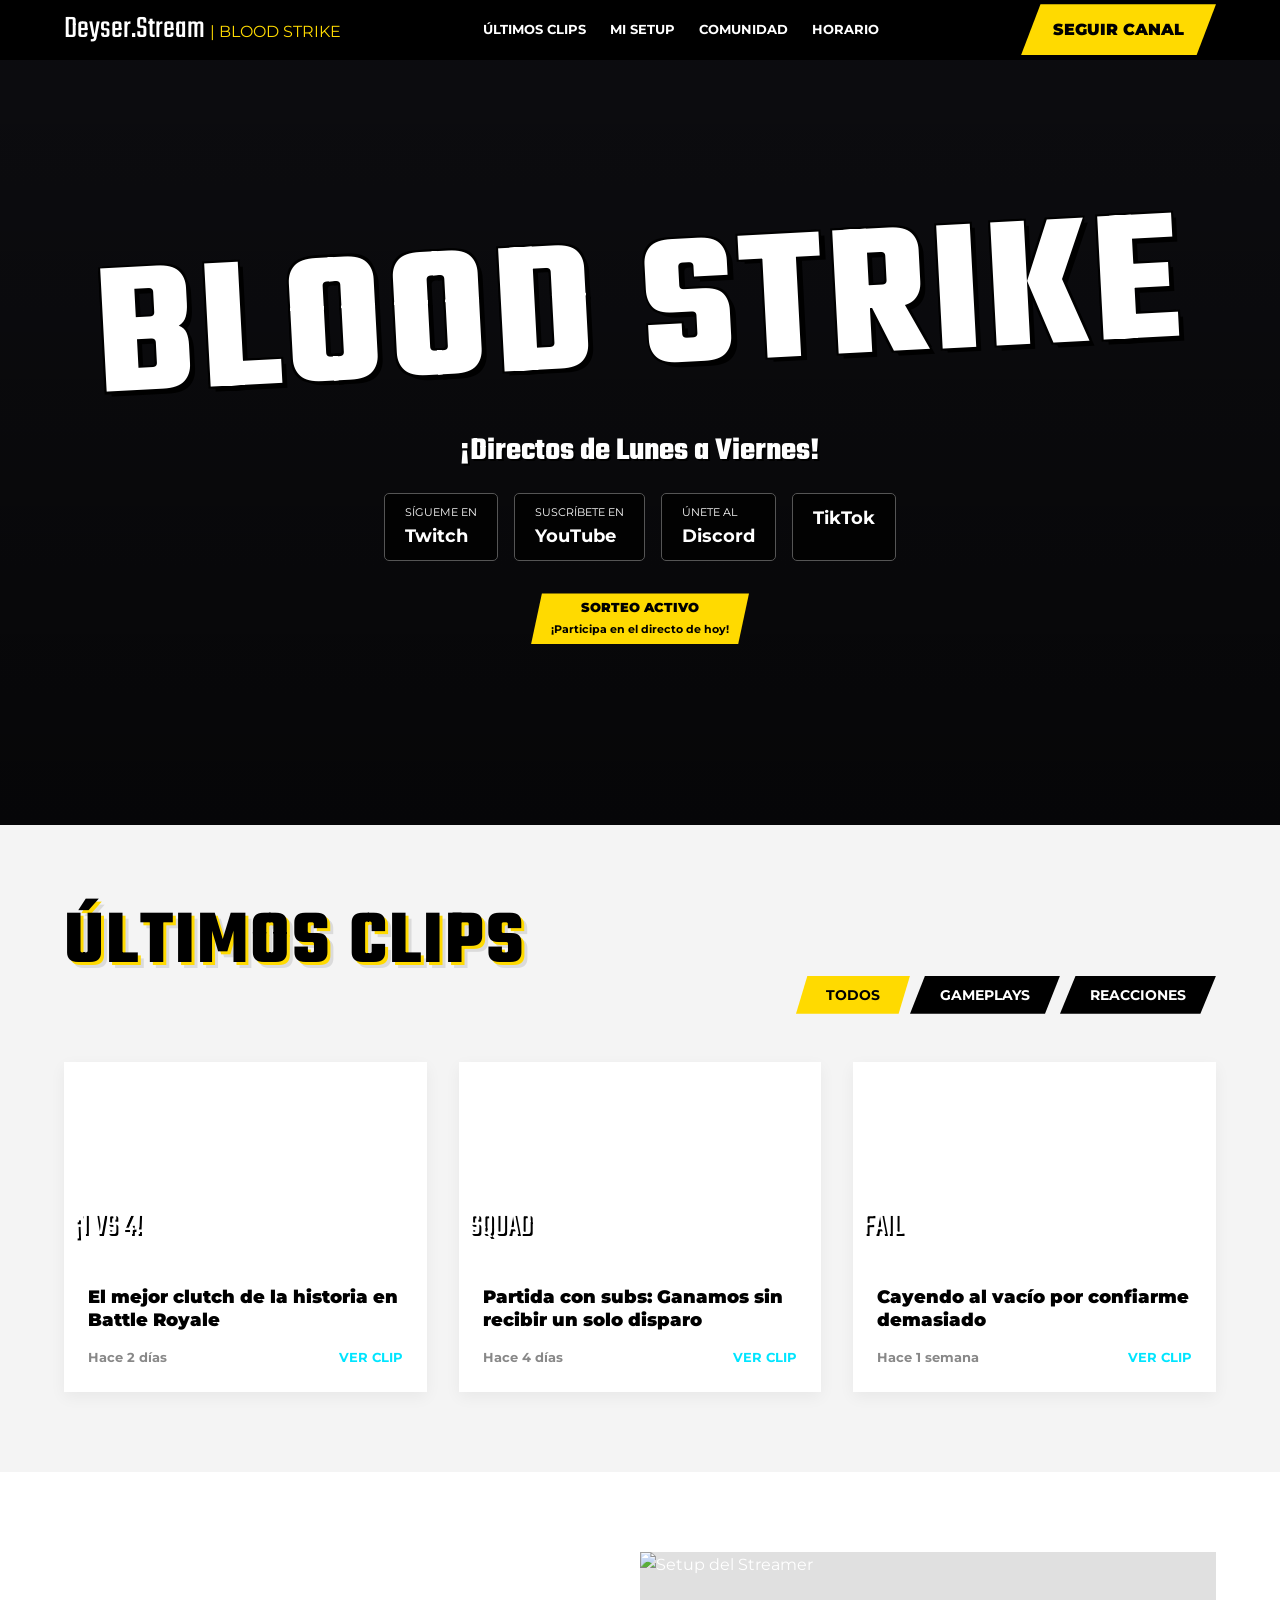
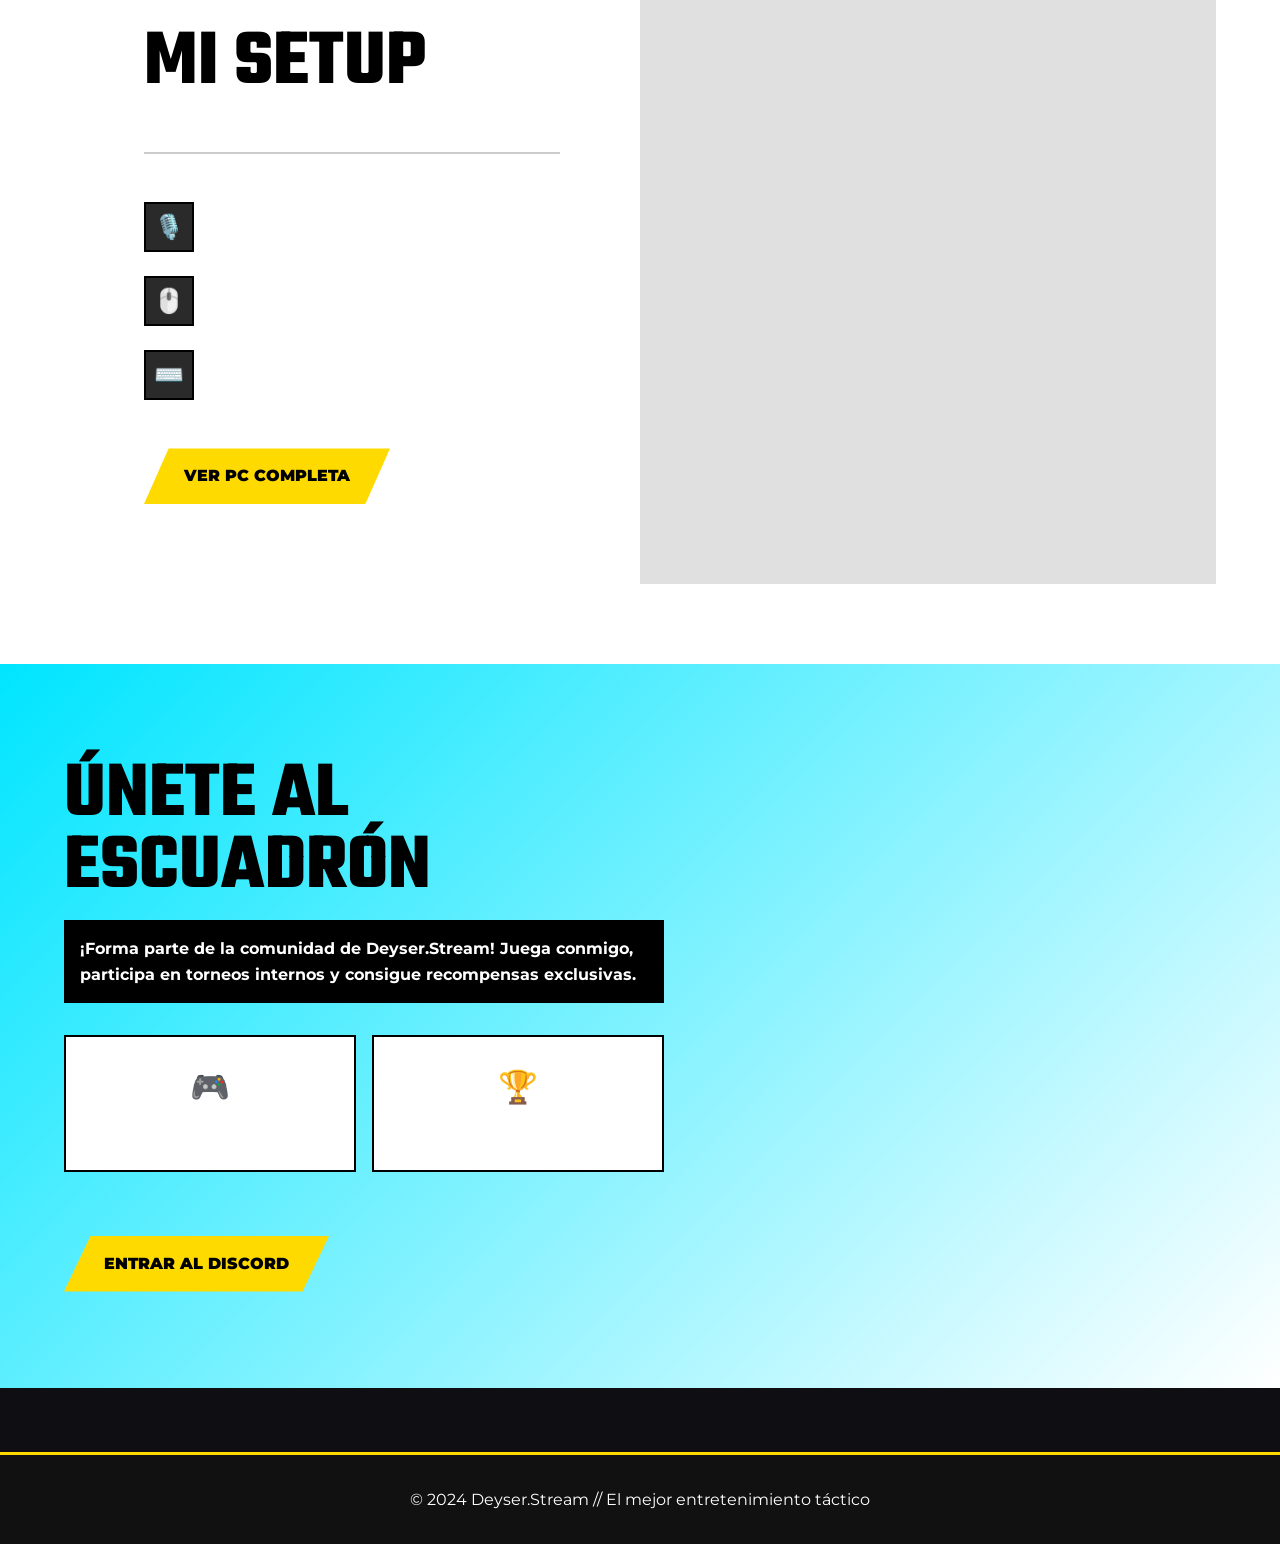
==== commit 62d31bb9: "Feat: Adaptado el diseno de ambas paginas para un creador de contenido (Streamer)" ====
--- a/pages/bloodstrike.html
+++ b/pages/bloodstrike.html
@@ -5,26 +5,24 @@
     <meta name="viewport" content="width=device-width, initial-scale=1.0">
     <title>Deyser.Stream - Blood Strike</title>
     <link rel="icon" href="data:image/svg+xml,<svg xmlns=%22http://www.w3.org/2000/svg%22 viewBox=%220 0 100 100%22><text y=%22.9em%22 font-size=%2290%22>🎮</text></svg>">
-    <!-- Fuentes: Teko y Oswald para simular las del juego -->
     <link href="https://fonts.googleapis.com/css2?family=Montserrat:wght@400;700;900&family=Oswald:wght@500;700&family=Teko:wght@500;600;700&display=swap" rel="stylesheet">
     <link rel="stylesheet" href="../css/style.css">
     <link rel="stylesheet" href="../css/bloodstrike.css">
 </head>
 <body class="bloodstrike-theme">
-    <!-- Barra de Navegación Superior (Estilo Oficial) -->
+    <!-- Barra de Navegación -->
     <div class="bs-topbar">
         <div class="bs-logo">
             <a href="../index.html" style="color:#fff; text-decoration:none; font-family:'Teko'; font-size:2rem;">Deyser.Stream <span style="color:#ffda00; font-size:1rem; font-family:'Montserrat';">| BLOOD STRIKE</span></a>
         </div>
         <div class="bs-nav">
-            <a href="#noticias">NOTICIAS</a>
-            <a href="#personajes">STRIKERS</a>
-            <a href="#creadores">PROGRAMA PARA CREADORES</a>
-            <a href="#tutoriales">TUTORIAL DE COMBATE</a>
-            <a href="#funciones">FUNCIONES DEL JUEGO</a>
+            <a href="#clips">ÚLTIMOS CLIPS</a>
+            <a href="#setup">MI SETUP</a>
+            <a href="#comunidad">COMUNIDAD</a>
+            <a href="#horario">HORARIO</a>
         </div>
         <div class="bs-top-actions">
-            <a href="#" class="btn-register">REGISTRARSE</a>
+            <a href="#" class="btn-register">SEGUIR CANAL</a>
         </div>
     </div>
 
@@ -32,145 +30,112 @@
     <section class="bs-hero">
         <div class="hero-content">
             <h1 class="bs-title">BLOOD STRIKE</h1>
+            <h2 style="color:#fff; font-family:'Teko'; font-size:2rem; margin-bottom:1rem; text-shadow:2px 2px 0 #000;">¡Directos de Lunes a Viernes!</h2>
+            
             <div class="platform-buttons">
-                <a href="#" class="platform-btn">GET IT ON<br><strong>Google Play</strong></a>
-                <a href="#" class="platform-btn">Download on the<br><strong>App Store</strong></a>
-                <a href="#" class="platform-btn">Download on the<br><strong>Windows</strong></a>
-                <a href="#" class="platform-btn"><strong>STEAM</strong></a>
+                <!-- Redes del Streamer en lugar de tiendas -->
+                <a href="#" class="platform-btn">SÍGUEME EN<br><strong>Twitch</strong></a>
+                <a href="#" class="platform-btn">SUSCRÍBETE EN<br><strong>YouTube</strong></a>
+                <a href="#" class="platform-btn">ÚNETE AL<br><strong>Discord</strong></a>
+                <a href="#" class="platform-btn"><strong>TikTok</strong></a>
             </div>
-            <div class="bonus-tag">ORO ADICIONAL<br><span>RECOMPENSAS ADICIONALES</span></div>
+            
+            <div class="bonus-tag" style="background:#ffda00;">SORTEO ACTIVO<br><span>¡Participa en el directo de hoy!</span></div>
         </div>
     </section>
 
-    <!-- Sección Noticias -->
-    <section id="noticias" class="bs-news">
+    <!-- Sección Últimos Clips (Antes Noticias) -->
+    <section id="clips" class="bs-news">
         <div class="section-header">
-            <h2 class="bs-section-title">NOTICIAS</h2>
+            <h2 class="bs-section-title">ÚLTIMOS CLIPS</h2>
             <div class="news-tabs">
-                <button class="tab active">NOVEDADES</button>
-                <button class="tab">ARTÍCULOS</button>
-                <button class="tab">ANUNCIOS</button>
+                <button class="tab active">TODOS</button>
+                <button class="tab">GAMEPLAYS</button>
+                <button class="tab">REACCIONES</button>
             </div>
         </div>
         <div class="news-grid">
             <a href="#" class="news-card">
                 <div class="news-img" style="background-image: url('https://images.unsplash.com/photo-1605806616949-1e87b487cb2a?q=80&w=600&auto=format&fit=crop');">
-                    <span class="news-tag">PATCH NOTES</span>
+                    <span class="news-tag">¡1 VS 4!</span>
                 </div>
                 <div class="news-content">
-                    <h3>Anuncio de actualización de la versión 20/10/2026</h3>
-                    <div class="news-footer"><span>2026.10.20</span> <span>VER MÁS</span></div>
+                    <h3>El mejor clutch de la historia en Battle Royale</h3>
+                    <div class="news-footer"><span>Hace 2 días</span> <span>VER CLIP</span></div>
                 </div>
             </a>
             <a href="#" class="news-card">
                 <div class="news-img" style="background-image: url('https://images.unsplash.com/photo-1542751371-adc38448a05e?q=80&w=600&auto=format&fit=crop');">
-                    <span class="news-tag">PATCH NOTES</span>
+                    <span class="news-tag">SQUAD</span>
                 </div>
                 <div class="news-content">
-                    <h3>Anuncio de actualización de versión 2026/09/22</h3>
-                    <div class="news-footer"><span>2026.09.22</span> <span>VER MÁS</span></div>
+                    <h3>Partida con subs: Ganamos sin recibir un solo disparo</h3>
+                    <div class="news-footer"><span>Hace 4 días</span> <span>VER CLIP</span></div>
                 </div>
             </a>
             <a href="#" class="news-card">
                 <div class="news-img" style="background-image: url('https://images.unsplash.com/photo-1511512578047-dfb367046420?q=80&w=600&auto=format&fit=crop');">
-                    <span class="news-tag">BS LATAM CUP</span>
+                    <span class="news-tag">FAIL</span>
                 </div>
                 <div class="news-content">
-                    <h3>BS COPA LATINOAMÉRICA</h3>
-                    <div class="news-footer"><span>2026.09.03</span> <span>VER MÁS</span></div>
+                    <h3>Cayendo al vacío por confiarme demasiado</h3>
+                    <div class="news-footer"><span>Hace 1 semana</span> <span>VER CLIP</span></div>
                 </div>
             </a>
         </div>
     </section>
 
-    <!-- Sección Personajes (Vox) -->
-    <section id="personajes" class="bs-character">
+    <!-- Sección Mi Setup (Antes Personaje) -->
+    <section id="setup" class="bs-character">
         <div class="char-info-panel">
-            <h2 class="char-name">VOX</h2>
-            <h3 class="char-subtitle">INTRODUCCIÓN A LAS HABILIDADES</h3>
+            <h2 class="char-name">MI SETUP</h2>
+            <h3 class="char-subtitle">EL EQUIPO CON EL QUE JUEGO</h3>
             
             <div class="skills-list">
                 <div class="skill-item">
-                    <div class="skill-icon" style="background:#2a2a2a; color:#fff; display:flex; align-items:center; justify-content:center; font-size:1.5rem;">📻</div>
-                    <span>Sobrecarga sónica</span>
+                    <div class="skill-icon" style="background:#2a2a2a; color:#fff; display:flex; align-items:center; justify-content:center; font-size:1.5rem;">🎙️</div>
+                    <span>Micrófono: HyperX QuadCast</span>
                 </div>
                 <div class="skill-item">
-                    <div class="skill-icon" style="background:#2a2a2a; color:#fff; display:flex; align-items:center; justify-content:center; font-size:1.5rem;">💣</div>
-                    <span>Granada sónica</span>
+                    <div class="skill-icon" style="background:#2a2a2a; color:#fff; display:flex; align-items:center; justify-content:center; font-size:1.5rem;">🖱️</div>
+                    <span>Ratón: Logitech G Pro X</span>
+                </div>
+                <div class="skill-item">
+                    <div class="skill-icon" style="background:#2a2a2a; color:#fff; display:flex; align-items:center; justify-content:center; font-size:1.5rem;">⌨️</div>
+                    <span>Teclado: Razer Huntsman Mini</span>
                 </div>
             </div>
             
-            <a href="#" class="btn-yellow-slant">Ver habilidades</a>
+            <a href="#" class="btn-yellow-slant">Ver PC completa</a>
         </div>
         <div class="char-image-panel">
-            <!-- Imagen del personaje -->
-            <img src="https://images.unsplash.com/photo-1618331835717-801e976710b2?q=80&w=800&auto=format&fit=crop" alt="Vox - Blood Strike" class="char-img">
+            <img src="https://images.unsplash.com/photo-1598550476439-6847785fcea6?q=80&w=800&auto=format&fit=crop" alt="Setup del Streamer" class="char-img">
         </div>
     </section>
 
-    <!-- Sección Striker Studios -->
-    <section id="creadores" class="bs-strikers">
+    <!-- Sección Comunidad (Antes Striker Studios) -->
+    <section id="comunidad" class="bs-strikers">
         <div class="strikers-content">
-            <h2 class="strikers-title">Striker Studios</h2>
-            <p class="strikers-desc">¡Desata tu creatividad infinita y enciende el juego! Únete al programa de creadores oficial y a los eventos de UGC.</p>
+            <h2 class="strikers-title">ÚNETE AL ESCUADRÓN</h2>
+            <p class="strikers-desc">¡Forma parte de la comunidad de Deyser.Stream! Juega conmigo, participa en torneos internos y consigue recompensas exclusivas.</p>
             
             <div class="strikers-boxes">
                 <div class="striker-box">
-                    <span class="icon">📈</span>
-                    <p>promoción a tus canales</p>
+                    <span class="icon">🎮</span>
+                    <p>Partidas con viewers</p>
                 </div>
                 <div class="striker-box">
-                    <span class="icon">🎁</span>
-                    <p>Recompensas en el juego</p>
+                    <span class="icon">🏆</span>
+                    <p>Torneos y Sorteos</p>
                 </div>
             </div>
             
-            <a href="#" class="btn-yellow-slant" style="margin-top:2rem;">Más información</a>
+            <a href="#" class="btn-yellow-slant" style="margin-top:2rem;">Entrar al Discord</a>
         </div>
     </section>
 
-    <!-- Sección Tutoriales -->
-    <section id="tutoriales" class="bs-tutorials">
-        <h2 class="bs-section-title text-center">Tutorial de combate</h2>
-        <div class="tutorial-tabs">
-            <button class="tab active">PRINCIPIANTE</button>
-            <button class="tab">AVANZADO</button>
-            <button class="tab">MAESTRO</button>
-        </div>
-        
-        <div class="tutorial-grid">
-            <div class="video-card">
-                <div class="video-thumb" style="background-image: url('https://images.unsplash.com/photo-1542751371-adc38448a05e?q=80&w=400&auto=format&fit=crop');"><div class="play-btn">▶</div></div>
-                <p>Movimientos especiales</p>
-            </div>
-            <div class="video-card">
-                <div class="video-thumb" style="background-image: url('https://images.unsplash.com/photo-1552820728-8b83bb6b773f?q=80&w=400&auto=format&fit=crop');"><div class="play-btn">▶</div></div>
-                <p>Mejorar</p>
-            </div>
-            <div class="video-card">
-                <div class="video-thumb" style="background-image: url('https://images.unsplash.com/photo-1511512578047-dfb367046420?q=80&w=400&auto=format&fit=crop');"><div class="play-btn">▶</div></div>
-                <p>Entrega aérea</p>
-            </div>
-            <div class="video-card">
-                <div class="video-thumb" style="background-image: url('https://images.unsplash.com/photo-1538481199705-c710c4e965fc?q=80&w=400&auto=format&fit=crop');"><div class="play-btn">▶</div></div>
-                <p>Paracaídas</p>
-            </div>
-            <div class="video-card">
-                <div class="video-thumb" style="background-image: url('https://images.unsplash.com/photo-1605806616949-1e87b487cb2a?q=80&w=400&auto=format&fit=crop');"><div class="play-btn">▶</div></div>
-                <p>Revivir</p>
-            </div>
-            <div class="video-card">
-                <div class="video-thumb" style="background-image: url('https://images.unsplash.com/photo-1542751371-adc38448a05e?q=80&w=400&auto=format&fit=crop');"><div class="play-btn">▶</div></div>
-                <p>Reparación</p>
-            </div>
-        </div>
-    </section>
-
-    <!-- Footer -->
-    <footer style="background: #111; color: #fff; border-top: 3px solid #ffda00;">
-        <p>&copy; 2024 Deyser.Stream // Recreación de la estética Blood Strike</p>
+    <footer style="background: #111; color: #fff; border-top: 3px solid #ffda00; text-align:center; padding: 2rem;">
+        <p>&copy; 2024 Deyser.Stream // El mejor entretenimiento táctico</p>
     </footer>
-
-    <script src="../js/main.js"></script>
 </body>
 </html>
